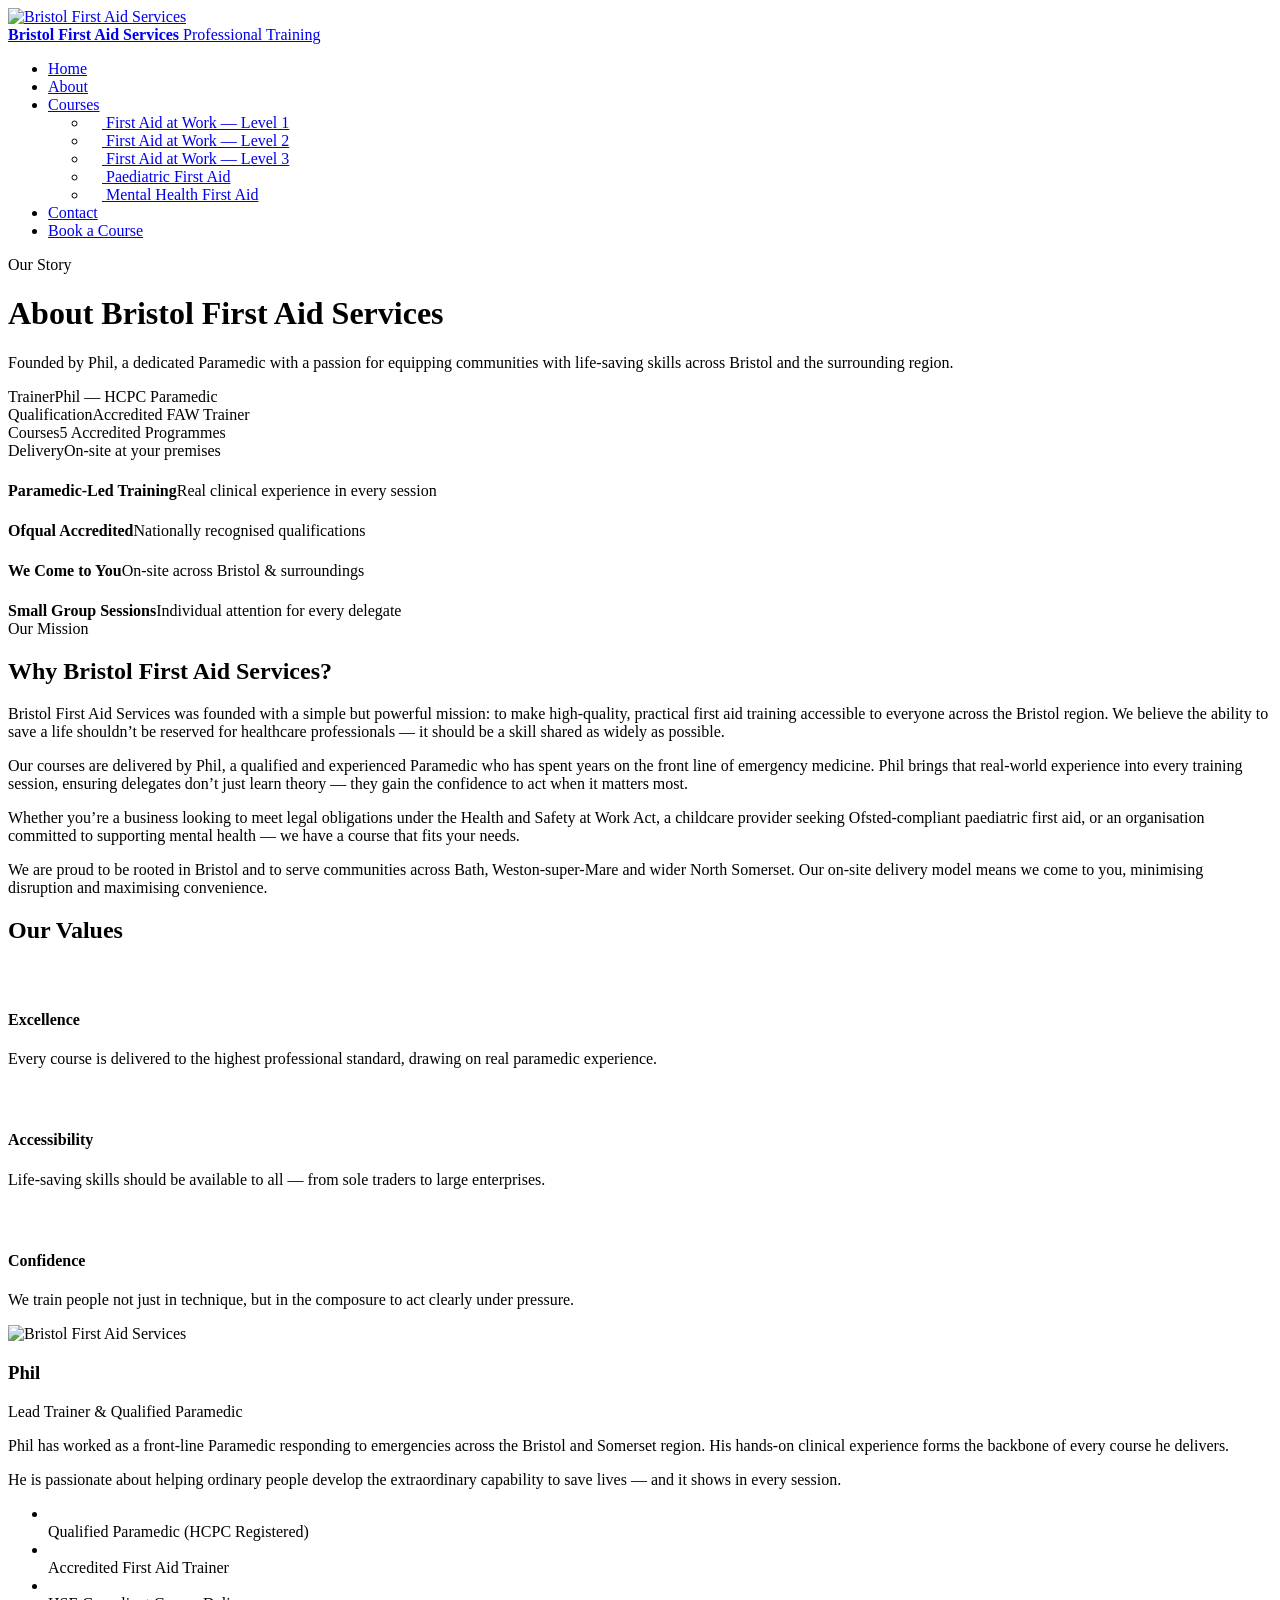
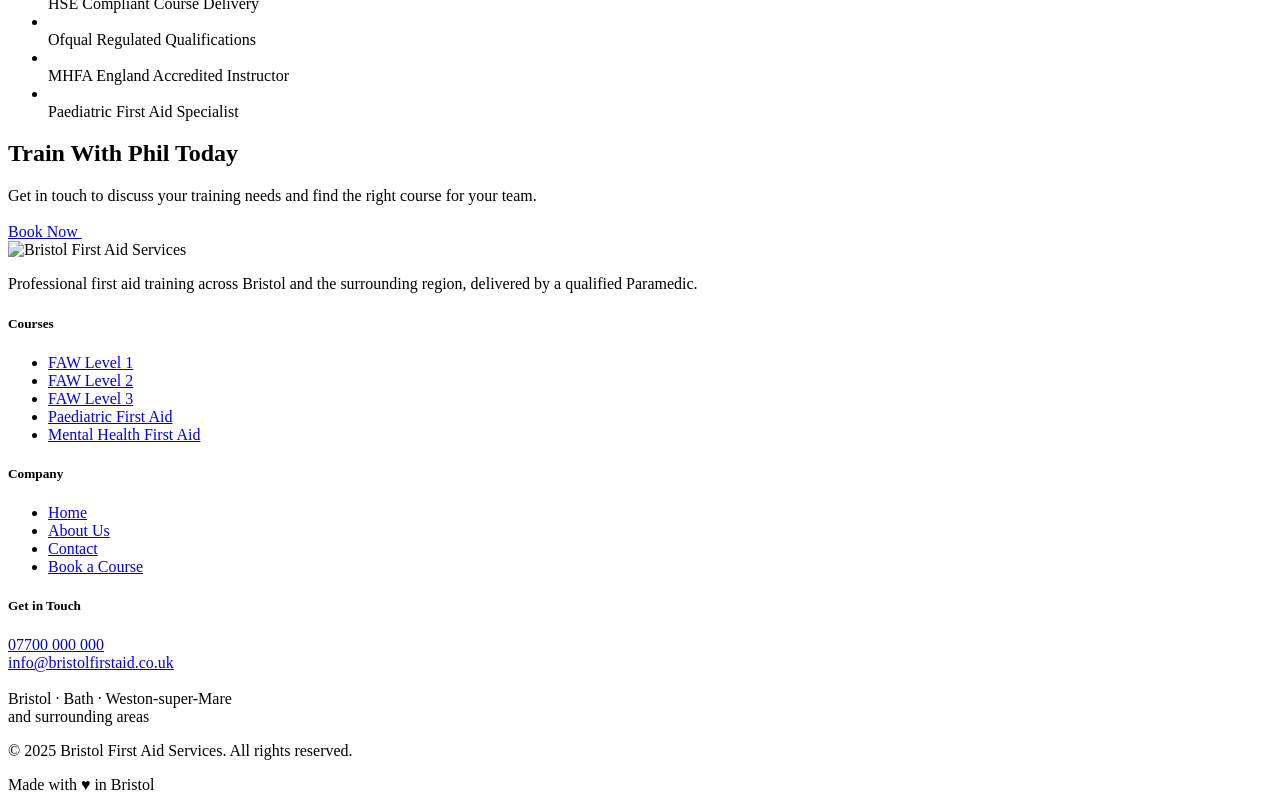
==== about.html @ 0d6d8e65 "Add files via upload" ====
<!DOCTYPE html>
<html lang="en">
<head>
<meta charset="UTF-8">
<meta name="viewport" content="width=device-width,initial-scale=1.0">
<meta name="description" content="Learn about Phil, Bristol First Aid Services' qualified Paramedic trainer. Delivering accredited first aid training across Bristol, Bath and Weston-super-Mare.">
<title>About Us | Bristol First Aid Services</title>
<link rel="preconnect" href="https://fonts.googleapis.com">
<link rel="preconnect" href="https://fonts.gstatic.com" crossorigin>
<link href="https://fonts.googleapis.com/css2?family=DM+Serif+Display:ital@0;1&family=DM+Sans:opsz,wght@9..40,300;9..40,400;9..40,500;9..40,600;9..40,700&display=swap" rel="stylesheet">
<link rel="stylesheet" href="assets/style.css">
</head>
<body>
<svg xmlns="http://www.w3.org/2000/svg" style="display:none" aria-hidden="true">
<defs>
<symbol id="ico-shield" viewBox="0 0 24 24" fill="none" stroke="currentColor" stroke-width="2" stroke-linecap="round" stroke-linejoin="round"><path d="M12 22s8-4 8-10V5l-8-3-8 3v7c0 6 8 10 8 10z"/></symbol>
<symbol id="ico-cross" viewBox="0 0 24 24" fill="none" stroke="currentColor" stroke-width="2" stroke-linecap="round" stroke-linejoin="round"><rect x="9" y="2" width="6" height="20" rx="2"/><rect x="2" y="9" width="20" height="6" rx="2"/></symbol>
<symbol id="ico-brain" viewBox="0 0 24 24" fill="none" stroke="currentColor" stroke-width="2" stroke-linecap="round" stroke-linejoin="round"><path d="M12 5a3 3 0 1 0-5.997.125 4 4 0 0 0-2.526 5.77 4 4 0 0 0 .556 6.588A4 4 0 1 0 12 18Z"/><path d="M12 5a3 3 0 1 1 5.997.125 4 4 0 0 1 2.526 5.77 4 4 0 0 1-.556 6.588A4 4 0 1 1 12 18Z"/><path d="M15 13a4.5 4.5 0 0 1-3-4 4.5 4.5 0 0 1-3 4"/><path d="M17.599 6.5a3 3 0 0 0 .399-1.375"/><path d="M6.003 5.125A3 3 0 0 0 6.401 6.5"/><path d="M3.477 10.896a4 4 0 0 1 .585-.396"/><path d="M19.938 10.5a4 4 0 0 1 .585.396"/><path d="M6 18a4 4 0 0 1-1.967-.516"/><path d="M19.967 17.484A4 4 0 0 1 18 18"/></symbol>
<symbol id="ico-child" viewBox="0 0 24 24" fill="none" stroke="currentColor" stroke-width="2" stroke-linecap="round" stroke-linejoin="round"><circle cx="12" cy="5" r="3"/><path d="M6 21v-4a4 4 0 0 1 4-4h4a4 4 0 0 1 4 4v4"/><path d="M9 21v-3"/><path d="M15 21v-3"/></symbol>
<symbol id="ico-clock" viewBox="0 0 24 24" fill="none" stroke="currentColor" stroke-width="2" stroke-linecap="round" stroke-linejoin="round"><circle cx="12" cy="12" r="10"/><polyline points="12 6 12 12 16 14"/></symbol>
<symbol id="ico-award" viewBox="0 0 24 24" fill="none" stroke="currentColor" stroke-width="2" stroke-linecap="round" stroke-linejoin="round"><circle cx="12" cy="8" r="6"/><path d="M15.477 12.89 17 22l-5-3-5 3 1.523-9.11"/></symbol>
<symbol id="ico-pin" viewBox="0 0 24 24" fill="none" stroke="currentColor" stroke-width="2" stroke-linecap="round" stroke-linejoin="round"><path d="M20 10c0 6-8 12-8 12s-8-6-8-12a8 8 0 0 1 16 0Z"/><circle cx="12" cy="10" r="3"/></symbol>
<symbol id="ico-users" viewBox="0 0 24 24" fill="none" stroke="currentColor" stroke-width="2" stroke-linecap="round" stroke-linejoin="round"><path d="M16 21v-2a4 4 0 0 0-4-4H6a4 4 0 0 0-4 4v2"/><circle cx="9" cy="7" r="4"/><path d="M22 21v-2a4 4 0 0 0-3-3.87"/><path d="M16 3.13a4 4 0 0 1 0 7.75"/></symbol>
<symbol id="ico-refresh" viewBox="0 0 24 24" fill="none" stroke="currentColor" stroke-width="2" stroke-linecap="round" stroke-linejoin="round"><path d="M3 12a9 9 0 0 1 9-9 9.75 9.75 0 0 1 6.74 2.74L21 8"/><path d="M21 3v5h-5"/><path d="M21 12a9 9 0 0 1-9 9 9.75 9.75 0 0 1-6.74-2.74L3 16"/><path d="M8 16H3v5"/></symbol>
<symbol id="ico-ambulance" viewBox="0 0 24 24" fill="none" stroke="currentColor" stroke-width="2" stroke-linecap="round" stroke-linejoin="round"><path d="M10 10H6"/><path d="M14 18V6a2 2 0 0 0-2-2H4a2 2 0 0 0-2 2v11a1 1 0 0 0 1 1h2"/><path d="M19 18h2a1 1 0 0 0 1-1v-3.65a1 1 0 0 0-.22-.624l-3.48-4.35A1 1 0 0 0 17.52 8H14"/><circle cx="17" cy="18" r="2"/><circle cx="7" cy="18" r="2"/><path d="M8 8h4"/><path d="M10 6v4"/></symbol>
<symbol id="ico-check" viewBox="0 0 24 24" fill="none" stroke="currentColor" stroke-width="3" stroke-linecap="round" stroke-linejoin="round"><polyline points="20 6 9 17 4 12"/></symbol>
<symbol id="ico-phone" viewBox="0 0 24 24" fill="none" stroke="currentColor" stroke-width="2" stroke-linecap="round" stroke-linejoin="round"><path d="M22 16.92v3a2 2 0 0 1-2.18 2 19.79 19.79 0 0 1-8.63-3.07A19.5 19.5 0 0 1 4.99 13a19.79 19.79 0 0 1-3.07-8.67A2 2 0 0 1 3.9 2.18h3a2 2 0 0 1 2 1.72c.127.96.361 1.903.7 2.81a2 2 0 0 1-.45 2.11L8.09 9.91a16 16 0 0 0 6 6l1.09-1.09a2 2 0 0 1 2.11-.45c.907.339 1.85.573 2.81.7A2 2 0 0 1 22 16.92z"/></symbol>
<symbol id="ico-mail" viewBox="0 0 24 24" fill="none" stroke="currentColor" stroke-width="2" stroke-linecap="round" stroke-linejoin="round"><rect width="20" height="16" x="2" y="4" rx="2"/><path d="m22 7-8.97 5.7a1.94 1.94 0 0 1-2.06 0L2 7"/></symbol>
<symbol id="ico-arrow-right" viewBox="0 0 24 24" fill="none" stroke="currentColor" stroke-width="2" stroke-linecap="round" stroke-linejoin="round"><path d="M5 12h14"/><path d="m12 5 7 7-7 7"/></symbol>
<symbol id="ico-star" viewBox="0 0 24 24" fill="currentColor" stroke="none"><polygon points="12 2 15.09 8.26 22 9.27 17 14.14 18.18 21.02 12 17.77 5.82 21.02 7 14.14 2 9.27 8.91 8.26 12 2"/></symbol>
<symbol id="ico-settings" viewBox="0 0 24 24" fill="none" stroke="currentColor" stroke-width="2" stroke-linecap="round" stroke-linejoin="round"><path d="M12.22 2h-.44a2 2 0 0 0-2 2v.18a2 2 0 0 1-1 1.73l-.43.25a2 2 0 0 1-2 0l-.15-.08a2 2 0 0 0-2.73.73l-.22.38a2 2 0 0 0 .73 2.73l.15.1a2 2 0 0 1 1 1.72v.51a2 2 0 0 1-1 1.74l-.15.09a2 2 0 0 0-.73 2.73l.22.38a2 2 0 0 0 2.73.73l.15-.08a2 2 0 0 1 2 0l.43.25a2 2 0 0 1 1 1.73V20a2 2 0 0 0 2 2h.44a2 2 0 0 0 2-2v-.18a2 2 0 0 1 1-1.73l.43-.25a2 2 0 0 1 2 0l.15.08a2 2 0 0 0 2.73-.73l.22-.39a2 2 0 0 0-.73-2.73l-.15-.08a2 2 0 0 1-1-1.74v-.5a2 2 0 0 1 1-1.74l.15-.09a2 2 0 0 0 .73-2.73l-.22-.38a2 2 0 0 0-2.73-.73l-.15.08a2 2 0 0 1-2 0l-.43-.25a2 2 0 0 1-1-1.73V4a2 2 0 0 0-2-2z"/><circle cx="12" cy="12" r="3"/></symbol>
</defs>
</svg>
<nav id="main-nav">
  <a class="nav-logo" href="index.html">
    <picture>
      <source srcset="assets/logo.webp" type="image/webp">
      <img src="assets/logo.jpg" alt="Bristol First Aid Services" width="200" height="164">
    </picture>
    <div class="nav-logo-text">
      <strong>Bristol First Aid Services</strong>
      <span>Professional Training</span>
    </div>
  </a>
  <ul class="nav-links">
    <li><a href="index.html">Home</a></li>
    <li><a href="about.html">About</a></li>
    <li class="dropdown">
      <a href="#" aria-haspopup="true">Courses</a>
      <ul class="dropdown-menu" role="menu">
        <li><a href="fa-level1.html" role="menuitem">
          <span class="menu-icon"><svg width="14" height="14" style="color:var(--forest)"><use href="assets/icons.svg#ico-cross"/></svg></span>
          First Aid at Work &mdash; Level 1
        </a></li>
        <li><a href="fa-level2.html" role="menuitem">
          <span class="menu-icon"><svg width="14" height="14" style="color:var(--forest)"><use href="assets/icons.svg#ico-cross"/></svg></span>
          First Aid at Work &mdash; Level 2
        </a></li>
        <li><a href="fa-level3.html" role="menuitem">
          <span class="menu-icon"><svg width="14" height="14" style="color:var(--forest)"><use href="assets/icons.svg#ico-cross"/></svg></span>
          First Aid at Work &mdash; Level 3
        </a></li>
        <li><a href="paediatric.html" role="menuitem">
          <span class="menu-icon"><svg width="14" height="14" style="color:var(--navy)"><use href="assets/icons.svg#ico-child"/></svg></span>
          Paediatric First Aid
        </a></li>
        <li><a href="mental-health.html" role="menuitem">
          <span class="menu-icon"><svg width="14" height="14" style="color:var(--navy)"><use href="assets/icons.svg#ico-brain"/></svg></span>
          Mental Health First Aid
        </a></li>
      </ul>
    </li>
    <li><a href="contact.html">Contact</a></li>
    <li><a href="contact.html" class="nav-cta">Book a Course</a></li>
  </ul>
</nav>
<div class="page-wrap">
<div class="page-hero navy-hero">
  <div class="container">
    <div>
      <div class="page-hero-badge">Our Story</div>
      <h1>About Bristol First Aid Services</h1>
      <p class="page-hero-desc">Founded by Phil, a dedicated Paramedic with a passion for equipping communities with life-saving skills across Bristol and the surrounding region.</p>
    </div>
      <div class="info-panel">
        <div class="info-row"><span class="info-label">Trainer</span><span class="info-value">Phil &mdash; HCPC Paramedic</span></div>
        <div class="info-row"><span class="info-label">Qualification</span><span class="info-value">Accredited FAW Trainer</span></div>
        <div class="info-row"><span class="info-label">Courses</span><span class="info-value">5 Accredited Programmes</span></div>
        <div class="info-row"><span class="info-label">Delivery</span><span class="info-value">On-site at your premises</span></div>
      </div>
  </div>
</div>
<div class="trust-bar">
  <div class="trust-inner">
    <div class="trust-item">
      <div class="trust-icon-wrap"><svg width="18" height="18" style="color:white"><use href="assets/icons.svg#ico-ambulance"/></svg></div>
      <div><strong>Paramedic-Led Training</strong><span>Real clinical experience in every session</span></div>
    </div>
    <div class="trust-item">
      <div class="trust-icon-wrap"><svg width="18" height="18" style="color:white"><use href="assets/icons.svg#ico-award"/></svg></div>
      <div><strong>Ofqual Accredited</strong><span>Nationally recognised qualifications</span></div>
    </div>
    <div class="trust-item">
      <div class="trust-icon-wrap"><svg width="18" height="18" style="color:white"><use href="assets/icons.svg#ico-pin"/></svg></div>
      <div><strong>We Come to You</strong><span>On-site across Bristol &amp; surroundings</span></div>
    </div>
    <div class="trust-item">
      <div class="trust-icon-wrap"><svg width="18" height="18" style="color:white"><use href="assets/icons.svg#ico-users"/></svg></div>
      <div><strong>Small Group Sessions</strong><span>Individual attention for every delegate</span></div>
    </div>
  </div>
</div>

<div class="section fade-in">
  <div class="container">
    <div class="about-grid">
      <div class="about-text">
        <div class="eyebrow">Our Mission</div>
        <h2 class="section-heading">Why Bristol First Aid Services?</h2>
        <p>Bristol First Aid Services was founded with a simple but powerful mission: to make high-quality, practical first aid training accessible to everyone across the Bristol region. We believe the ability to save a life shouldn&rsquo;t be reserved for healthcare professionals &mdash; it should be a skill shared as widely as possible.</p>
        <p>Our courses are delivered by Phil, a qualified and experienced Paramedic who has spent years on the front line of emergency medicine. Phil brings that real-world experience into every training session, ensuring delegates don&rsquo;t just learn theory &mdash; they gain the confidence to act when it matters most.</p>
        <p>Whether you&rsquo;re a business looking to meet legal obligations under the Health and Safety at Work Act, a childcare provider seeking Ofsted-compliant paediatric first aid, or an organisation committed to supporting mental health &mdash; we have a course that fits your needs.</p>
        <p>We are proud to be rooted in Bristol and to serve communities across Bath, Weston-super-Mare and wider North Somerset. Our on-site delivery model means we come to you, minimising disruption and maximising convenience.</p>

        <h2>Our Values</h2>
        <div class="values-grid3">
          <div class="val-card">
            <div class="val-icon"><svg width="22" height="22" style="color:var(--forest)"><use href="assets/icons.svg#ico-award"/></svg></div>
            <h4>Excellence</h4>
            <p>Every course is delivered to the highest professional standard, drawing on real paramedic experience.</p>
          </div>
          <div class="val-card">
            <div class="val-icon"><svg width="22" height="22" style="color:var(--forest)"><use href="assets/icons.svg#ico-users"/></svg></div>
            <h4>Accessibility</h4>
            <p>Life-saving skills should be available to all &mdash; from sole traders to large enterprises.</p>
          </div>
          <div class="val-card">
            <div class="val-icon"><svg width="22" height="22" style="color:var(--forest)"><use href="assets/icons.svg#ico-shield"/></svg></div>
            <h4>Confidence</h4>
            <p>We train people not just in technique, but in the composure to act clearly under pressure.</p>
          </div>
        </div>
      </div>
      <div>
        <div class="phil-card">
          <picture>
            <source srcset="assets/logo.webp" type="image/webp">
            <img class="phil-logo" src="assets/logo.jpg" alt="Bristol First Aid Services" width="90">
          </picture>
          <h3>Phil</h3>
          <span class="phil-role">Lead Trainer &amp; Qualified Paramedic</span>
          <p>Phil has worked as a front-line Paramedic responding to emergencies across the Bristol and Somerset region. His hands-on clinical experience forms the backbone of every course he delivers.</p>
          <p>He is passionate about helping ordinary people develop the extraordinary capability to save lives &mdash; and it shows in every session.</p>
          <ul class="cred-list">
            <li><div class="cred-check"><svg width="10" height="10" style="color:white"><use href="assets/icons.svg#ico-check"/></svg></div> Qualified Paramedic (HCPC Registered)</li>
            <li><div class="cred-check"><svg width="10" height="10" style="color:white"><use href="assets/icons.svg#ico-check"/></svg></div> Accredited First Aid Trainer</li>
            <li><div class="cred-check"><svg width="10" height="10" style="color:white"><use href="assets/icons.svg#ico-check"/></svg></div> HSE Compliant Course Delivery</li>
            <li><div class="cred-check"><svg width="10" height="10" style="color:white"><use href="assets/icons.svg#ico-check"/></svg></div> Ofqual Regulated Qualifications</li>
            <li><div class="cred-check"><svg width="10" height="10" style="color:white"><use href="assets/icons.svg#ico-check"/></svg></div> MHFA England Accredited Instructor</li>
            <li><div class="cred-check"><svg width="10" height="10" style="color:white"><use href="assets/icons.svg#ico-check"/></svg></div> Paediatric First Aid Specialist</li>
          </ul>
        </div>
      </div>
    </div>
  </div>
</div>
<div class="cta-strip">
  <div class="cta-inner">
    <div>
      <h2>Train With Phil Today</h2>
      <p>Get in touch to discuss your training needs and find the right course for your team.</p>
    </div>
    <a href="contact.html" class="btn-cta">Book Now <svg width="16" height="16" style="color:white"><use href="assets/icons.svg#ico-arrow-right"/></svg></a>
  </div>
</div>
<footer>
  <div class="footer-grid">
    <div class="footer-brand">
      <picture>
        <source srcset="assets/logo.webp" type="image/webp">
        <img src="assets/logo.jpg" alt="Bristol First Aid Services" width="200" height="164">
      </picture>
      <p>Professional first aid training across Bristol and the surrounding region, delivered by a qualified Paramedic.</p>
    </div>
    <div>
      <h5>Courses</h5>
      <ul>
        <li><a href="fa-level1.html">FAW Level 1</a></li>
        <li><a href="fa-level2.html">FAW Level 2</a></li>
        <li><a href="fa-level3.html">FAW Level 3</a></li>
        <li><a href="paediatric.html">Paediatric First Aid</a></li>
        <li><a href="mental-health.html">Mental Health First Aid</a></li>
      </ul>
    </div>
    <div>
      <h5>Company</h5>
      <ul>
        <li><a href="index.html">Home</a></li>
        <li><a href="about.html">About Us</a></li>
        <li><a href="contact.html">Contact</a></li>
        <li><a href="contact.html">Book a Course</a></li>
      </ul>
    </div>
    <div class="footer-contact">
      <h5>Get in Touch</h5>
      <p>
        <a href="tel:07700000000">07700 000 000</a><br>
        <a href="mailto:info@bristolfirstaid.co.uk">info@bristolfirstaid.co.uk</a><br><br>
        Bristol &middot; Bath &middot; Weston-super-Mare<br>and surrounding areas
      </p>
    </div>
  </div>
  <div class="footer-bottom">
    <p>&copy; 2025 Bristol First Aid Services. All rights reserved.</p>
    <p>Made with <span>&hearts;</span> in Bristol</p>
  </div>
</footer>
<script src="assets/main.js"></script>
</body>
</html>
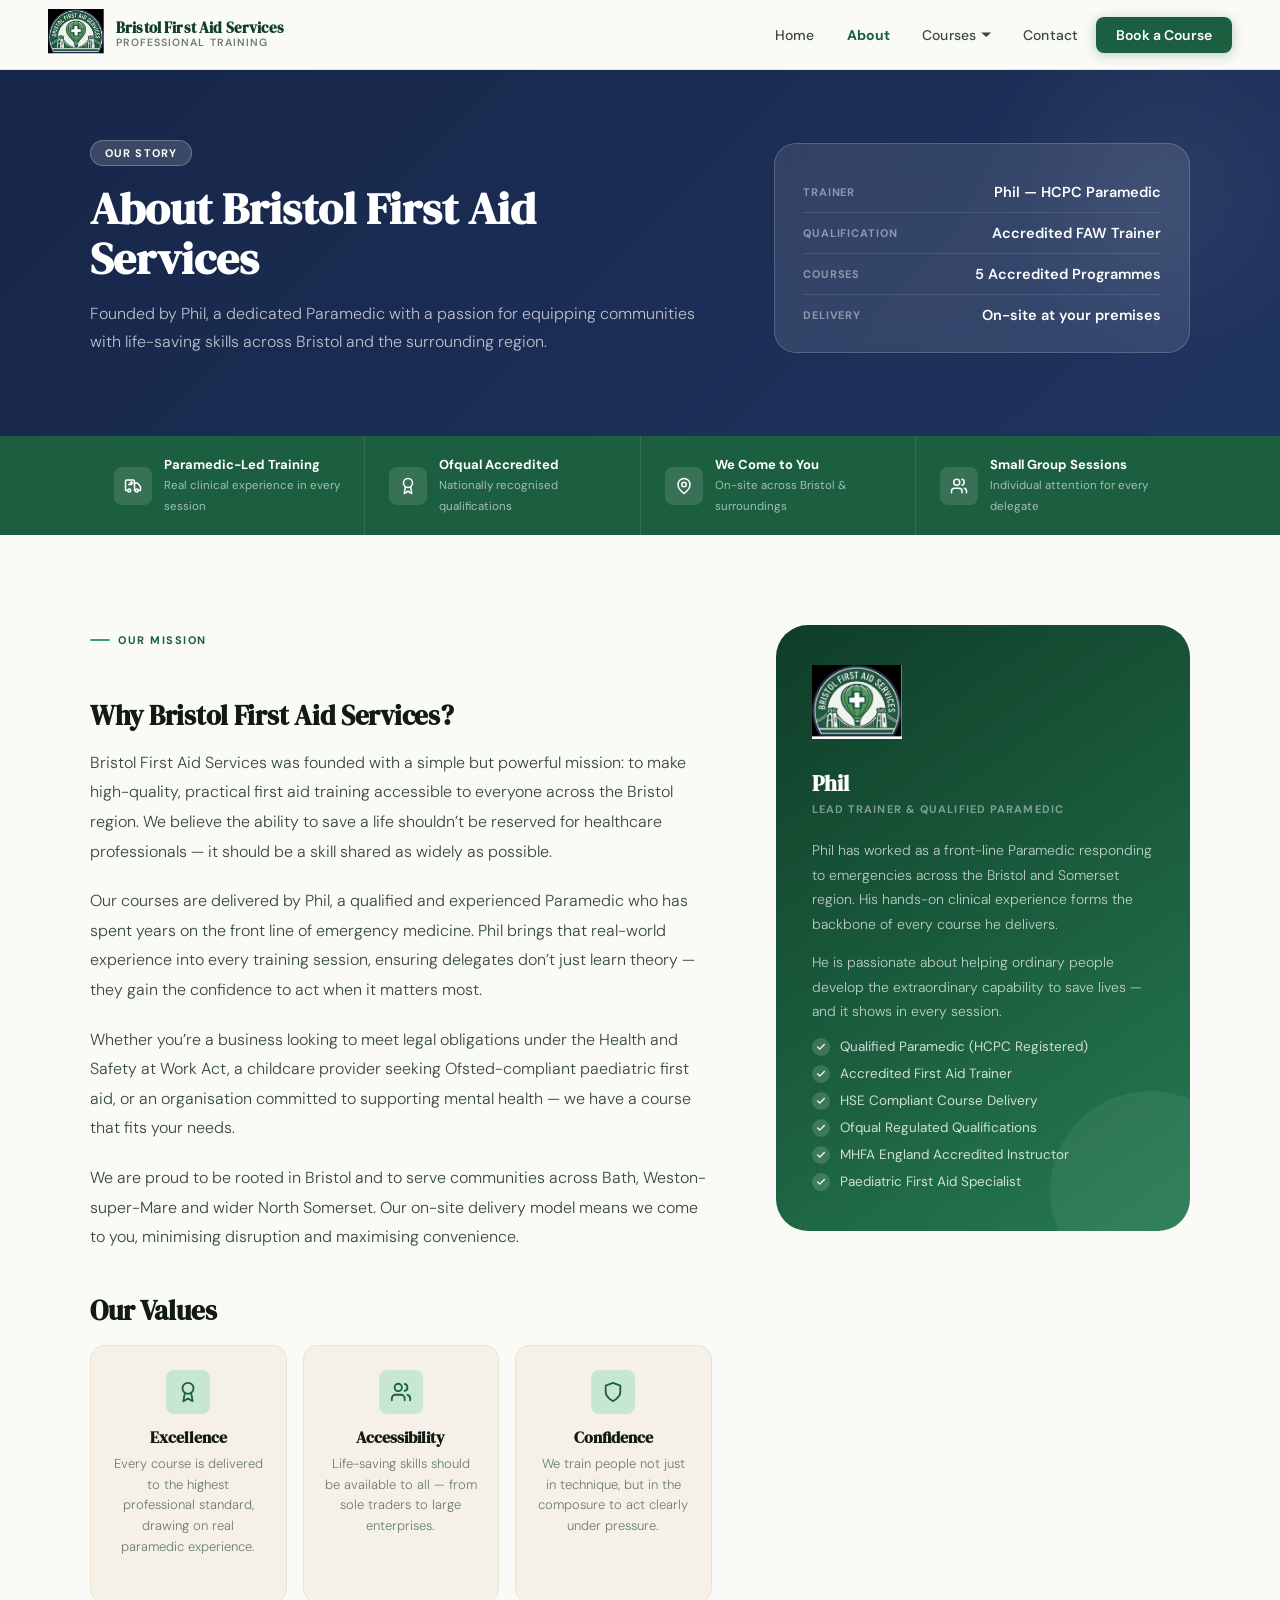
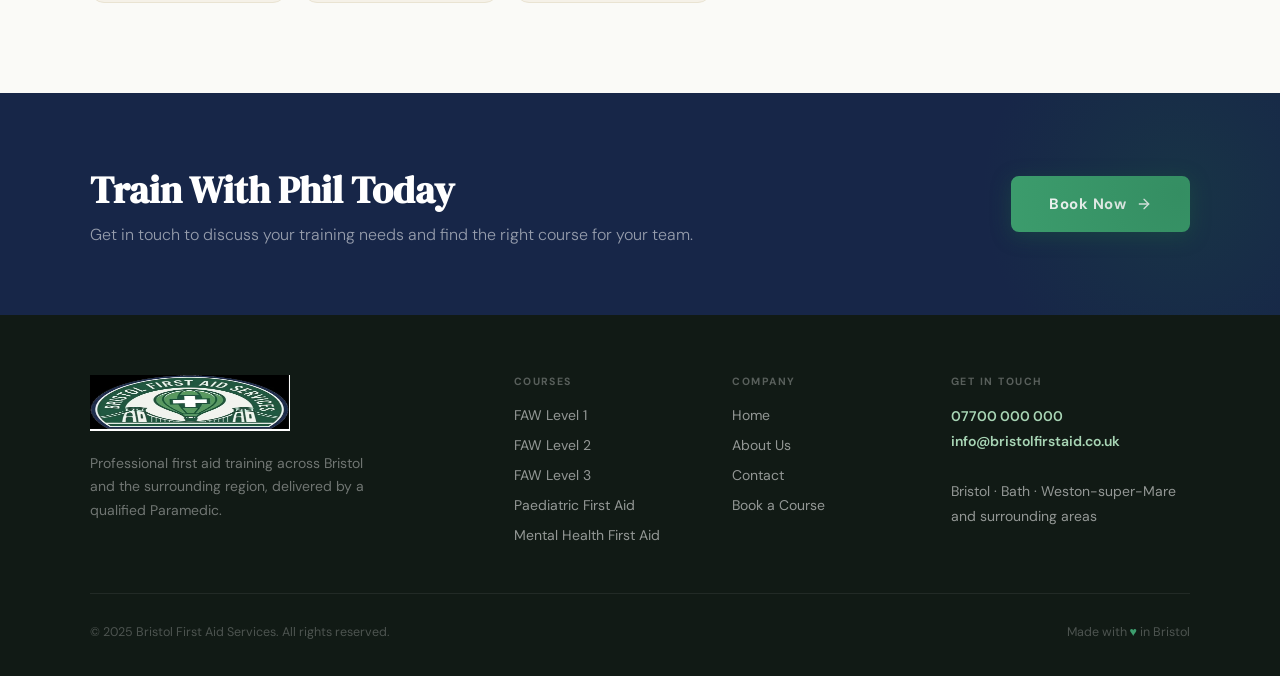
==== commit 09eecbc2: "Add files via upload" ====
--- a/about.html
+++ b/about.html
@@ -49,23 +49,23 @@
       <a href="#" aria-haspopup="true">Courses</a>
       <ul class="dropdown-menu" role="menu">
         <li><a href="fa-level1.html" role="menuitem">
-          <span class="menu-icon"><svg width="14" height="14" style="color:var(--forest)"><use href="assets/icons.svg#ico-cross"/></svg></span>
+          <span class="menu-icon"><svg width="14" height="14" style="color:var(--forest)"><use href="#ico-cross"/></svg></span>
           First Aid at Work &mdash; Level 1
         </a></li>
         <li><a href="fa-level2.html" role="menuitem">
-          <span class="menu-icon"><svg width="14" height="14" style="color:var(--forest)"><use href="assets/icons.svg#ico-cross"/></svg></span>
+          <span class="menu-icon"><svg width="14" height="14" style="color:var(--forest)"><use href="#ico-cross"/></svg></span>
           First Aid at Work &mdash; Level 2
         </a></li>
         <li><a href="fa-level3.html" role="menuitem">
-          <span class="menu-icon"><svg width="14" height="14" style="color:var(--forest)"><use href="assets/icons.svg#ico-cross"/></svg></span>
+          <span class="menu-icon"><svg width="14" height="14" style="color:var(--forest)"><use href="#ico-cross"/></svg></span>
           First Aid at Work &mdash; Level 3
         </a></li>
         <li><a href="paediatric.html" role="menuitem">
-          <span class="menu-icon"><svg width="14" height="14" style="color:var(--navy)"><use href="assets/icons.svg#ico-child"/></svg></span>
+          <span class="menu-icon"><svg width="14" height="14" style="color:var(--navy)"><use href="#ico-child"/></svg></span>
           Paediatric First Aid
         </a></li>
         <li><a href="mental-health.html" role="menuitem">
-          <span class="menu-icon"><svg width="14" height="14" style="color:var(--navy)"><use href="assets/icons.svg#ico-brain"/></svg></span>
+          <span class="menu-icon"><svg width="14" height="14" style="color:var(--navy)"><use href="#ico-brain"/></svg></span>
           Mental Health First Aid
         </a></li>
       </ul>
@@ -93,19 +93,19 @@
 <div class="trust-bar">
   <div class="trust-inner">
     <div class="trust-item">
-      <div class="trust-icon-wrap"><svg width="18" height="18" style="color:white"><use href="assets/icons.svg#ico-ambulance"/></svg></div>
+      <div class="trust-icon-wrap"><svg width="18" height="18" style="color:white"><use href="#ico-ambulance"/></svg></div>
       <div><strong>Paramedic-Led Training</strong><span>Real clinical experience in every session</span></div>
     </div>
     <div class="trust-item">
-      <div class="trust-icon-wrap"><svg width="18" height="18" style="color:white"><use href="assets/icons.svg#ico-award"/></svg></div>
+      <div class="trust-icon-wrap"><svg width="18" height="18" style="color:white"><use href="#ico-award"/></svg></div>
       <div><strong>Ofqual Accredited</strong><span>Nationally recognised qualifications</span></div>
     </div>
     <div class="trust-item">
-      <div class="trust-icon-wrap"><svg width="18" height="18" style="color:white"><use href="assets/icons.svg#ico-pin"/></svg></div>
+      <div class="trust-icon-wrap"><svg width="18" height="18" style="color:white"><use href="#ico-pin"/></svg></div>
       <div><strong>We Come to You</strong><span>On-site across Bristol &amp; surroundings</span></div>
     </div>
     <div class="trust-item">
-      <div class="trust-icon-wrap"><svg width="18" height="18" style="color:white"><use href="assets/icons.svg#ico-users"/></svg></div>
+      <div class="trust-icon-wrap"><svg width="18" height="18" style="color:white"><use href="#ico-users"/></svg></div>
       <div><strong>Small Group Sessions</strong><span>Individual attention for every delegate</span></div>
     </div>
   </div>
@@ -125,17 +125,17 @@
         <h2>Our Values</h2>
         <div class="values-grid3">
           <div class="val-card">
-            <div class="val-icon"><svg width="22" height="22" style="color:var(--forest)"><use href="assets/icons.svg#ico-award"/></svg></div>
+            <div class="val-icon"><svg width="22" height="22" style="color:var(--forest)"><use href="#ico-award"/></svg></div>
             <h4>Excellence</h4>
             <p>Every course is delivered to the highest professional standard, drawing on real paramedic experience.</p>
           </div>
           <div class="val-card">
-            <div class="val-icon"><svg width="22" height="22" style="color:var(--forest)"><use href="assets/icons.svg#ico-users"/></svg></div>
+            <div class="val-icon"><svg width="22" height="22" style="color:var(--forest)"><use href="#ico-users"/></svg></div>
             <h4>Accessibility</h4>
             <p>Life-saving skills should be available to all &mdash; from sole traders to large enterprises.</p>
           </div>
           <div class="val-card">
-            <div class="val-icon"><svg width="22" height="22" style="color:var(--forest)"><use href="assets/icons.svg#ico-shield"/></svg></div>
+            <div class="val-icon"><svg width="22" height="22" style="color:var(--forest)"><use href="#ico-shield"/></svg></div>
             <h4>Confidence</h4>
             <p>We train people not just in technique, but in the composure to act clearly under pressure.</p>
           </div>
@@ -152,12 +152,12 @@
           <p>Phil has worked as a front-line Paramedic responding to emergencies across the Bristol and Somerset region. His hands-on clinical experience forms the backbone of every course he delivers.</p>
           <p>He is passionate about helping ordinary people develop the extraordinary capability to save lives &mdash; and it shows in every session.</p>
           <ul class="cred-list">
-            <li><div class="cred-check"><svg width="10" height="10" style="color:white"><use href="assets/icons.svg#ico-check"/></svg></div> Qualified Paramedic (HCPC Registered)</li>
-            <li><div class="cred-check"><svg width="10" height="10" style="color:white"><use href="assets/icons.svg#ico-check"/></svg></div> Accredited First Aid Trainer</li>
-            <li><div class="cred-check"><svg width="10" height="10" style="color:white"><use href="assets/icons.svg#ico-check"/></svg></div> HSE Compliant Course Delivery</li>
-            <li><div class="cred-check"><svg width="10" height="10" style="color:white"><use href="assets/icons.svg#ico-check"/></svg></div> Ofqual Regulated Qualifications</li>
-            <li><div class="cred-check"><svg width="10" height="10" style="color:white"><use href="assets/icons.svg#ico-check"/></svg></div> MHFA England Accredited Instructor</li>
-            <li><div class="cred-check"><svg width="10" height="10" style="color:white"><use href="assets/icons.svg#ico-check"/></svg></div> Paediatric First Aid Specialist</li>
+            <li><div class="cred-check"><svg width="10" height="10" style="color:white"><use href="#ico-check"/></svg></div> Qualified Paramedic (HCPC Registered)</li>
+            <li><div class="cred-check"><svg width="10" height="10" style="color:white"><use href="#ico-check"/></svg></div> Accredited First Aid Trainer</li>
+            <li><div class="cred-check"><svg width="10" height="10" style="color:white"><use href="#ico-check"/></svg></div> HSE Compliant Course Delivery</li>
+            <li><div class="cred-check"><svg width="10" height="10" style="color:white"><use href="#ico-check"/></svg></div> Ofqual Regulated Qualifications</li>
+            <li><div class="cred-check"><svg width="10" height="10" style="color:white"><use href="#ico-check"/></svg></div> MHFA England Accredited Instructor</li>
+            <li><div class="cred-check"><svg width="10" height="10" style="color:white"><use href="#ico-check"/></svg></div> Paediatric First Aid Specialist</li>
           </ul>
         </div>
       </div>
@@ -170,7 +170,7 @@
       <h2>Train With Phil Today</h2>
       <p>Get in touch to discuss your training needs and find the right course for your team.</p>
     </div>
-    <a href="contact.html" class="btn-cta">Book Now <svg width="16" height="16" style="color:white"><use href="assets/icons.svg#ico-arrow-right"/></svg></a>
+    <a href="contact.html" class="btn-cta">Book Now <svg width="16" height="16" style="color:white"><use href="#ico-arrow-right"/></svg></a>
   </div>
 </div>
 <footer>
--- a/assets/style.css
+++ b/assets/style.css
@@ -0,0 +1,282 @@
+/* ── TOKENS ── */
+:root{
+  --forest:#1B5E40;--forest-dark:#0F3D28;--forest-mid:#267A52;
+  --forest-light:#3D9E6E;--forest-pale:#C8E6D4;
+  --navy:#172648;--navy-mid:#1F3460;
+  --cream:#F5F1E8;--cream-dark:#E9E3D2;--off-white:#FAFAF7;
+  --white:#FFFFFF;--ink:#111A15;--ink-mid:#364840;--ink-light:#6B7D74;
+  --accent:#A8D5B5;--gold:#C9A84C;
+  --r-sm:8px;--r-md:14px;--r-lg:22px;--r-xl:32px;
+  --sh-sm:0 2px 12px rgba(15,61,40,.08);
+  --sh-md:0 8px 32px rgba(15,61,40,.14);
+  --sh-lg:0 20px 60px rgba(15,61,40,.20);
+  --ease:cubic-bezier(.22,.68,0,1.2);
+}
+*,*::before,*::after{box-sizing:border-box;margin:0;padding:0}
+html{scroll-behavior:smooth}
+body{font-family:'DM Sans',sans-serif;background:var(--off-white);color:var(--ink);overflow-x:hidden;-webkit-font-smoothing:antialiased}
+
+/* ── NAV ── */
+nav{position:fixed;top:0;left:0;right:0;z-index:1000;height:70px;display:flex;align-items:center;justify-content:space-between;padding:0 48px;background:rgba(250,250,247,.95);backdrop-filter:blur(18px);-webkit-backdrop-filter:blur(18px);border-bottom:1px solid rgba(27,94,64,.12);transition:box-shadow .3s}
+nav.scrolled{box-shadow:0 2px 30px rgba(15,61,40,.12)}
+.nav-logo{display:flex;align-items:center;gap:12px;text-decoration:none}
+.nav-logo img{height:46px;width:auto}
+.nav-logo-text{display:flex;flex-direction:column;line-height:1.1}
+.nav-logo-text strong{font-family:'DM Serif Display',serif;font-size:15px;color:var(--forest-dark);letter-spacing:.01em}
+.nav-logo-text span{font-size:10.5px;font-weight:600;letter-spacing:.1em;text-transform:uppercase;color:var(--ink-light)}
+.nav-links{display:flex;align-items:center;gap:4px;list-style:none}
+.nav-links a{text-decoration:none;font-size:14px;font-weight:500;color:var(--ink-mid);padding:8px 14px;border-radius:var(--r-sm);transition:all .2s;letter-spacing:.01em}
+.nav-links a:hover{background:var(--cream);color:var(--forest)}
+.nav-links a.active-link{color:var(--forest);font-weight:700}
+
+/* Dropdown — fixed hover gap so menu doesn't vanish */
+.dropdown{position:relative}
+.dropdown>a{display:flex;align-items:center;gap:5px;cursor:pointer}
+.dropdown>a::after{content:'';width:10px;height:10px;flex-shrink:0;background:currentColor;clip-path:polygon(0 30%,100% 30%,50% 75%);transition:transform .2s}
+/* Invisible bridge between button and menu */
+.dropdown::after{content:'';position:absolute;top:100%;left:0;width:100%;height:12px;z-index:999}
+.dropdown:hover>a::after{transform:rotate(180deg)}
+.dropdown-menu{display:none;position:absolute;top:calc(100% + 10px);left:0;background:var(--white);border:1px solid var(--cream-dark);border-radius:var(--r-md);box-shadow:var(--sh-lg);min-width:270px;padding:8px;z-index:1001}
+.dropdown:hover .dropdown-menu{display:block;animation:menuIn .18s var(--ease)}
+@keyframes menuIn{from{opacity:0;transform:translateY(-6px)}to{opacity:1;transform:translateY(0)}}
+.dropdown-menu a{display:flex;align-items:center;gap:10px;padding:10px 14px;border-radius:var(--r-sm);font-size:13.5px;color:var(--ink-mid)}
+.dropdown-menu a:hover{background:var(--cream);color:var(--forest)}
+.menu-icon{width:28px;height:28px;background:var(--cream);border-radius:6px;display:flex;align-items:center;justify-content:center;flex-shrink:0;transition:background .2s}
+.dropdown-menu a:hover .menu-icon{background:var(--forest-pale)}
+.nav-cta{background:var(--forest)!important;color:var(--white)!important;padding:9px 20px!important;border-radius:var(--r-sm)!important;font-weight:600!important;transition:background .2s,transform .15s,box-shadow .2s!important;box-shadow:0 2px 12px rgba(27,94,64,.3)}
+.nav-cta:hover{background:var(--forest-dark)!important;transform:translateY(-1px);box-shadow:0 6px 20px rgba(27,94,64,.4)!important}
+
+/* ── TRUST BAR ── */
+.trust-bar{background:var(--forest);padding:0 48px}
+.trust-inner{max-width:1100px;margin:0 auto;display:flex;align-items:stretch}
+.trust-item{flex:1;display:flex;align-items:center;gap:12px;padding:20px 24px;border-right:1px solid rgba(255,255,255,.1);transition:background .2s}
+.trust-item:last-child{border-right:none}
+.trust-item:hover{background:rgba(255,255,255,.06)}
+.trust-icon-wrap{width:38px;height:38px;flex-shrink:0;background:rgba(255,255,255,.12);border-radius:var(--r-sm);display:flex;align-items:center;justify-content:center}
+.trust-item strong{display:block;font-size:13px;font-weight:700;color:var(--white)}
+.trust-item span{font-size:11.5px;color:rgba(255,255,255,.6)}
+
+/* ── SHARED LAYOUT ── */
+.page-wrap{padding-top:70px;min-height:100vh}
+.section{padding:90px 48px}
+.section-alt{background:var(--cream)}
+.section-dark{background:var(--navy)}
+.container{max-width:1100px;margin:0 auto}
+.eyebrow{display:inline-flex;align-items:center;gap:8px;font-size:11px;font-weight:700;letter-spacing:.14em;text-transform:uppercase;color:var(--forest);margin-bottom:14px}
+.eyebrow::before{content:'';width:20px;height:2px;background:var(--forest-light);border-radius:2px}
+.eyebrow.light{color:var(--accent)}
+.eyebrow.light::before{background:var(--accent)}
+.section-heading{font-family:'DM Serif Display',serif;font-size:clamp(2rem,3.5vw,2.8rem);line-height:1.12;letter-spacing:-.01em;color:var(--ink);margin-bottom:16px}
+.section-heading.light{color:var(--white)}
+.section-lead{font-size:17px;color:var(--ink-light);line-height:1.75;max-width:580px;font-weight:300}
+.section-lead.light{color:rgba(255,255,255,.65)}
+
+/* ── PAGE HERO (inner pages) ── */
+.page-hero{position:relative;overflow:hidden;padding:70px 48px 80px}
+.page-hero.forest-hero{background:linear-gradient(135deg,var(--forest-dark) 0%,var(--forest-mid) 100%)}
+.page-hero.navy-hero{background:linear-gradient(135deg,var(--navy) 0%,var(--navy-mid) 100%)}
+.page-hero::after{content:'';position:absolute;top:-60px;right:-60px;width:360px;height:360px;border-radius:50%;z-index:0;background:radial-gradient(circle,rgba(255,255,255,.06),transparent 70%)}
+.page-hero .container{position:relative;z-index:1;display:grid;grid-template-columns:3fr 2fr;gap:60px;align-items:center}
+.page-hero-badge{display:inline-block;background:rgba(255,255,255,.15);border:1px solid rgba(255,255,255,.25);color:var(--white);font-size:11px;font-weight:700;letter-spacing:.1em;text-transform:uppercase;padding:5px 14px;border-radius:100px;margin-bottom:18px}
+.page-hero h1{font-family:'DM Serif Display',serif;font-size:clamp(1.9rem,3.5vw,2.9rem);color:var(--white);margin-bottom:16px;line-height:1.12}
+.page-hero-desc{font-size:16px;color:rgba(255,255,255,.7);line-height:1.75;font-weight:300}
+.info-panel{background:rgba(255,255,255,.1);border:1px solid rgba(255,255,255,.18);border-radius:var(--r-lg);padding:28px;backdrop-filter:blur(12px)}
+.info-row{display:flex;justify-content:space-between;align-items:center;padding:11px 0;border-bottom:1px solid rgba(255,255,255,.1)}
+.info-row:last-child{border-bottom:none;padding-bottom:0}
+.info-label{font-size:11px;font-weight:700;color:rgba(255,255,255,.45);text-transform:uppercase;letter-spacing:.08em}
+.info-value{font-size:14.5px;font-weight:600;color:var(--white)}
+
+/* ── COURSE BODY ── */
+.course-layout{display:grid;grid-template-columns:2fr 1fr;gap:50px}
+.course-main h2{font-family:'DM Serif Display',serif;font-size:1.7rem;color:var(--ink);margin-bottom:16px;margin-top:40px}
+.course-main h2:first-child{margin-top:0}
+.course-main p{font-size:15.5px;color:var(--ink-mid);line-height:1.8;margin-bottom:14px;font-weight:300}
+.topic-list{list-style:none;display:flex;flex-direction:column;gap:10px;margin:18px 0 28px}
+.topic-list li{display:flex;align-items:flex-start;gap:12px;font-size:15px;color:var(--ink-mid);line-height:1.55;font-weight:300}
+.topic-check{width:20px;height:20px;flex-shrink:0;margin-top:2px;background:var(--forest);border-radius:50%;display:flex;align-items:center;justify-content:center}
+.sidebar-sticky{position:sticky;top:90px;display:flex;flex-direction:column;gap:20px}
+.sidebar-panel{background:var(--cream);border-radius:var(--r-lg);padding:28px;border:1px solid var(--cream-dark)}
+.sidebar-panel h3{font-family:'DM Serif Display',serif;font-size:18px;color:var(--ink);margin-bottom:20px;padding-bottom:14px;border-bottom:1px solid var(--cream-dark)}
+.sidebar-item{display:flex;gap:14px;margin-bottom:16px;align-items:flex-start}
+.sidebar-icon-wrap{width:38px;height:38px;flex-shrink:0;background:var(--forest-pale);border-radius:var(--r-sm);display:flex;align-items:center;justify-content:center}
+.sidebar-item strong{font-size:12.5px;display:block;color:var(--ink);margin-bottom:2px;font-weight:700}
+.sidebar-item span{font-size:12.5px;color:var(--ink-light);line-height:1.5}
+.book-panel{background:linear-gradient(145deg,var(--forest-dark),var(--forest-mid));border-radius:var(--r-lg);padding:32px;text-align:center;overflow:hidden;position:relative}
+.book-panel::before{content:'';position:absolute;top:-40px;right:-40px;width:160px;height:160px;border-radius:50%;background:rgba(255,255,255,.06)}
+.book-panel h3{font-family:'DM Serif Display',serif;font-size:20px;color:var(--white);margin-bottom:10px;position:relative}
+.book-panel p{font-size:13.5px;color:rgba(255,255,255,.6);margin-bottom:22px;position:relative;line-height:1.6}
+.book-panel a{display:block;background:var(--white);color:var(--forest-dark);padding:13px 24px;border-radius:var(--r-sm);font-size:14px;font-weight:700;text-decoration:none;transition:all .2s;position:relative}
+.book-panel a:hover{background:var(--cream)}
+
+/* ── CTA STRIP ── */
+.cta-strip{background:var(--navy);padding:70px 48px;position:relative;overflow:hidden}
+.cta-strip::before{content:'';position:absolute;top:-100px;right:-100px;width:400px;height:400px;border-radius:50%;background:radial-gradient(circle,rgba(27,94,64,.25),transparent 70%)}
+.cta-inner{max-width:1100px;margin:0 auto;display:flex;align-items:center;justify-content:space-between;gap:40px}
+.cta-strip h2{font-family:'DM Serif Display',serif;font-size:clamp(1.8rem,3vw,2.4rem);color:var(--white);margin-bottom:8px}
+.cta-strip p{color:rgba(255,255,255,.55);font-size:16px;font-weight:300}
+.btn-cta{flex-shrink:0;background:var(--forest-light);color:var(--white);padding:16px 36px;border-radius:var(--r-sm);font-size:15px;font-weight:700;letter-spacing:.03em;text-decoration:none;border:2px solid var(--forest-light);transition:all .22s;display:inline-flex;align-items:center;gap:10px;box-shadow:0 4px 20px rgba(27,94,64,.4)}
+.btn-cta:hover{background:transparent;color:var(--white);border-color:var(--white)}
+
+/* ── FOOTER ── */
+footer{background:var(--ink);padding:60px 48px 36px}
+.footer-grid{max-width:1100px;margin:0 auto;display:grid;grid-template-columns:2.2fr 1fr 1fr 1.4fr;gap:48px;padding-bottom:48px;border-bottom:1px solid rgba(255,255,255,.07)}
+.footer-brand img{height:56px;margin-bottom:16px}
+.footer-brand p{font-size:14px;color:rgba(255,255,255,.4);line-height:1.7;max-width:280px}
+footer h5{font-size:10.5px;font-weight:700;letter-spacing:.14em;text-transform:uppercase;color:rgba(255,255,255,.3);margin-bottom:16px}
+footer ul{list-style:none;display:flex;flex-direction:column;gap:9px}
+footer ul a{text-decoration:none;font-size:14px;color:rgba(255,255,255,.55);transition:color .2s}
+footer ul a:hover{color:var(--accent)}
+.footer-contact p{font-size:14px;color:rgba(255,255,255,.55);line-height:1.8}
+.footer-contact a{color:var(--accent);text-decoration:none;font-weight:600;transition:color .2s}
+.footer-contact a:hover{color:var(--white)}
+.footer-bottom{max-width:1100px;margin:30px auto 0;display:flex;justify-content:space-between;align-items:center}
+.footer-bottom p{font-size:12.5px;color:rgba(255,255,255,.25)}
+.footer-bottom span{color:var(--forest-light)}
+
+/* ── WHY CARDS ── */
+.why-layout{display:grid;grid-template-columns:1fr 1fr;gap:70px;align-items:center;margin-top:60px}
+.why-cards{display:flex;flex-direction:column;gap:14px}
+.why-card{display:flex;gap:18px;align-items:flex-start;padding:22px 24px;background:var(--white);border:1px solid var(--cream-dark);border-radius:var(--r-md);transition:all .22s}
+.why-card:hover{border-color:var(--forest-pale);box-shadow:var(--sh-md);transform:translateX(4px)}
+.why-card-icon{width:46px;height:46px;flex-shrink:0;background:linear-gradient(135deg,var(--forest),var(--forest-mid));border-radius:var(--r-sm);display:flex;align-items:center;justify-content:center;box-shadow:0 4px 12px rgba(27,94,64,.25)}
+.why-card h4{font-size:15px;font-weight:700;margin-bottom:4px;color:var(--ink)}
+.why-card p{font-size:13.5px;color:var(--ink-light);line-height:1.65}
+.why-card-panel{position:relative;background:linear-gradient(145deg,var(--forest-dark) 0%,var(--forest-mid) 100%);border-radius:var(--r-xl);padding:48px 44px;overflow:hidden;box-shadow:var(--sh-lg)}
+.why-panel-pattern{position:absolute;inset:0;z-index:0;background-image:repeating-linear-gradient(-45deg,rgba(255,255,255,.025) 0px,rgba(255,255,255,.025) 1px,transparent 1px,transparent 20px)}
+.why-panel-content{position:relative;z-index:1}
+.why-logo{width:110px;height:auto;margin-bottom:28px}
+.why-quote{font-family:'DM Serif Display',serif;font-size:20px;font-style:italic;color:rgba(255,255,255,.92);line-height:1.5;margin-bottom:20px}
+.why-cite{font-size:12px;font-weight:600;letter-spacing:.1em;text-transform:uppercase;color:rgba(255,255,255,.45)}
+.why-badge{display:inline-flex;align-items:center;gap:8px;margin-top:28px;background:rgba(255,255,255,.1);border:1px solid rgba(255,255,255,.18);border-radius:var(--r-sm);padding:10px 16px}
+.why-badge span{font-size:13px;font-weight:600;color:rgba(255,255,255,.85)}
+
+/* ── COURSE CARDS ── */
+.courses-grid{display:grid;grid-template-columns:repeat(3,1fr);gap:20px;margin-top:54px}
+.course-card{position:relative;overflow:hidden;background:var(--white);border:1px solid var(--cream-dark);border-radius:var(--r-lg);cursor:pointer;text-decoration:none;color:inherit;display:flex;flex-direction:column;transition:transform .28s var(--ease),box-shadow .28s}
+.course-card:hover{transform:translateY(-6px);box-shadow:var(--sh-lg)}
+.card-stripe{height:5px;background:linear-gradient(90deg,var(--forest),var(--forest-light));border-radius:var(--r-lg) var(--r-lg) 0 0}
+.card-stripe.navy-stripe{background:linear-gradient(90deg,var(--navy),var(--navy-mid))}
+.card-body{padding:28px 28px 24px;flex:1;display:flex;flex-direction:column}
+.card-icon-wrap{width:52px;height:52px;background:var(--cream);border-radius:var(--r-md);display:flex;align-items:center;justify-content:center;margin-bottom:18px;transition:background .2s}
+.course-card:hover .card-icon-wrap{background:var(--forest-pale)}
+.card-body h3{font-family:'DM Serif Display',serif;font-size:19px;line-height:1.2;color:var(--ink);margin-bottom:10px}
+.card-body p{font-size:14px;color:var(--ink-light);line-height:1.7;margin-bottom:20px;flex:1}
+.card-meta{display:flex;align-items:center;justify-content:space-between;padding-top:18px;border-top:1px solid var(--cream-dark)}
+.card-duration{display:inline-flex;align-items:center;gap:6px;font-size:12px;font-weight:600;color:var(--ink-mid);background:var(--cream);padding:5px 12px;border-radius:100px;letter-spacing:.03em}
+.card-arrow{width:32px;height:32px;background:var(--forest);border-radius:50%;display:flex;align-items:center;justify-content:center;transition:transform .2s,background .2s;flex-shrink:0}
+.course-card:hover .card-arrow{transform:translateX(3px);background:var(--forest-dark)}
+
+/* ── AREAS ── */
+.areas-grid{display:grid;grid-template-columns:repeat(5,1fr);gap:12px;margin-top:40px}
+.area-card{background:var(--white);border:1.5px solid var(--cream-dark);border-radius:var(--r-md);padding:20px 16px;text-align:center;transition:all .22s}
+.area-card:hover{border-color:var(--forest-light);background:var(--forest-pale);transform:translateY(-3px);box-shadow:var(--sh-sm)}
+.area-icon-wrap{width:40px;height:40px;margin:0 auto 10px;background:var(--cream);border-radius:var(--r-sm);display:flex;align-items:center;justify-content:center}
+.area-card:hover .area-icon-wrap{background:rgba(255,255,255,.7)}
+.area-card span{display:block;font-size:13px;font-weight:600;color:var(--ink-mid)}
+
+/* ── ABOUT ── */
+.about-grid{display:grid;grid-template-columns:3fr 2fr;gap:64px;align-items:start}
+.about-text p{font-size:16px;color:var(--ink-mid);line-height:1.85;margin-bottom:20px;font-weight:300}
+.about-text h2{font-family:'DM Serif Display',serif;font-size:1.7rem;color:var(--ink);margin:40px 0 16px}
+.values-grid3{display:grid;grid-template-columns:repeat(3,1fr);gap:16px;margin-top:10px}
+.val-card{background:var(--cream);border:1px solid var(--cream-dark);border-radius:var(--r-md);padding:24px 20px;text-align:center;transition:all .22s}
+.val-card:hover{box-shadow:var(--sh-md);transform:translateY(-3px)}
+.val-icon{width:44px;height:44px;margin:0 auto 12px;background:var(--forest-pale);border-radius:var(--r-sm);display:flex;align-items:center;justify-content:center}
+.val-card h4{font-family:'DM Serif Display',serif;font-size:16px;margin-bottom:6px}
+.val-card p{font-size:13px;color:var(--ink-light);line-height:1.6}
+.phil-card{background:linear-gradient(145deg,var(--forest-dark),var(--forest-mid));border-radius:var(--r-xl);padding:40px 36px;position:sticky;top:90px;overflow:hidden}
+.phil-card::before{content:'';position:absolute;bottom:-60px;right:-60px;width:200px;height:200px;border-radius:50%;background:rgba(255,255,255,.06)}
+.phil-logo{width:90px;height:auto;margin-bottom:24px;position:relative;z-index:1}
+.phil-card h3{font-family:'DM Serif Display',serif;font-size:22px;color:var(--white);margin-bottom:4px;position:relative;z-index:1}
+.phil-role{font-size:11px;font-weight:700;letter-spacing:.1em;text-transform:uppercase;color:rgba(255,255,255,.45);margin-bottom:22px;position:relative;z-index:1;display:block}
+.phil-card p{font-size:14px;color:rgba(255,255,255,.7);line-height:1.75;margin-bottom:14px;font-weight:300;position:relative;z-index:1}
+.cred-list{list-style:none;display:flex;flex-direction:column;gap:9px;position:relative;z-index:1}
+.cred-list li{display:flex;align-items:center;gap:10px;font-size:13.5px;color:rgba(255,255,255,.78)}
+.cred-check{width:18px;height:18px;flex-shrink:0;background:rgba(255,255,255,.15);border-radius:50%;display:flex;align-items:center;justify-content:center}
+
+/* ── CONTACT ── */
+.contact-grid{display:grid;grid-template-columns:3fr 2fr;gap:60px}
+.contact-form{display:flex;flex-direction:column;gap:18px}
+.form-row{display:grid;grid-template-columns:1fr 1fr;gap:18px}
+.form-group{display:flex;flex-direction:column;gap:7px}
+.form-group label{font-size:12.5px;font-weight:700;color:var(--ink);letter-spacing:.04em;text-transform:uppercase}
+.form-group input,.form-group select,.form-group textarea{padding:13px 16px;border:2px solid var(--cream-dark);border-radius:var(--r-sm);font-size:15px;font-family:inherit;background:var(--white);color:var(--ink);transition:border-color .2s,box-shadow .2s;outline:none}
+.form-group input:focus,.form-group select:focus,.form-group textarea:focus{border-color:var(--forest);box-shadow:0 0 0 3px rgba(27,94,64,.1)}
+.form-group textarea{height:130px;resize:vertical}
+.submit-btn{background:var(--forest);color:var(--white);padding:14px 36px;border:none;border-radius:var(--r-sm);font-size:15px;font-weight:700;cursor:pointer;font-family:inherit;letter-spacing:.03em;transition:all .2s;align-self:flex-start;display:flex;align-items:center;gap:10px;box-shadow:0 4px 16px rgba(27,94,64,.3)}
+.submit-btn:hover{background:var(--forest-dark);transform:translateY(-1px)}
+.contact-info-stack{display:flex;flex-direction:column;gap:16px}
+.ci-card{background:var(--cream);border-radius:var(--r-md);padding:22px 24px;border:1px solid var(--cream-dark);transition:box-shadow .2s}
+.ci-card:hover{box-shadow:var(--sh-sm)}
+.ci-card-header{display:flex;align-items:center;gap:10px;margin-bottom:10px}
+.ci-icon{width:32px;height:32px;background:var(--forest-pale);border-radius:8px;display:flex;align-items:center;justify-content:center;flex-shrink:0}
+.ci-card h4{font-size:12px;font-weight:700;letter-spacing:.1em;text-transform:uppercase;color:var(--forest)}
+.ci-card p{font-size:14.5px;color:var(--ink-mid);line-height:1.65}
+.ci-card a{color:var(--forest);text-decoration:none;font-weight:600}
+.ci-dark{background:linear-gradient(135deg,var(--forest-dark),var(--forest-mid));border:none}
+.ci-dark h4{color:rgba(255,255,255,.5)}
+.ci-dark p{color:rgba(255,255,255,.75)}
+.ci-dark .ci-icon{background:rgba(255,255,255,.12)}
+#success-msg{display:none;background:var(--cream);border:2px solid var(--forest);border-radius:var(--r-md);padding:28px}
+#success-msg h3{font-family:'DM Serif Display',serif;font-size:22px;color:var(--forest);margin-bottom:8px}
+#success-msg p{font-size:15px;color:var(--ink-mid);line-height:1.6}
+
+/* ── HOME HERO ── */
+.hero{position:relative;overflow:hidden;background:var(--forest-dark);padding:90px 48px 0;min-height:90vh;display:flex;align-items:flex-end}
+.hero-mesh{position:absolute;inset:0;z-index:0;background:radial-gradient(ellipse 80% 60% at 20% 50%,rgba(38,122,82,.6) 0%,transparent 60%),radial-gradient(ellipse 50% 80% at 80% 20%,rgba(23,38,72,.8) 0%,transparent 50%),radial-gradient(ellipse 60% 50% at 60% 80%,rgba(15,61,40,.9) 0%,transparent 60%);animation:meshShift 10s ease-in-out infinite alternate}
+@keyframes meshShift{0%{filter:hue-rotate(0deg) brightness(1)}100%{filter:hue-rotate(8deg) brightness(1.08)}}
+.hero-grid{position:absolute;inset:0;z-index:1;background-image:linear-gradient(rgba(255,255,255,.03) 1px,transparent 1px),linear-gradient(90deg,rgba(255,255,255,.03) 1px,transparent 1px);background-size:60px 60px}
+.hero-cross{position:absolute;right:-80px;top:-80px;z-index:1;width:500px;height:500px;opacity:.04}
+.hero-inner{position:relative;z-index:2;max-width:1100px;margin:0 auto;width:100%;display:grid;grid-template-columns:1fr 420px;gap:60px;align-items:flex-end}
+.hero-content{padding-bottom:80px}
+.hero-pill{display:inline-flex;align-items:center;gap:8px;background:rgba(255,255,255,.12);border:1px solid rgba(255,255,255,.22);color:var(--accent);font-size:11.5px;font-weight:600;letter-spacing:.1em;text-transform:uppercase;padding:6px 14px;border-radius:100px;margin-bottom:28px;backdrop-filter:blur(6px)}
+.hero-pill-dot{width:6px;height:6px;border-radius:50%;background:var(--accent);box-shadow:0 0 8px var(--accent);animation:pulse 2s ease-in-out infinite}
+@keyframes pulse{0%,100%{opacity:1}50%{opacity:.4}}
+.hero h1{font-family:'DM Serif Display',serif;font-size:clamp(2.6rem,5vw,4rem);color:var(--white);line-height:1.08;margin-bottom:24px;letter-spacing:-.01em}
+.hero h1 em{color:var(--accent);font-style:italic}
+.hero-desc{font-size:17px;color:rgba(255,255,255,.72);line-height:1.75;max-width:520px;margin-bottom:40px;font-weight:300}
+.hero-btns{display:flex;gap:14px;flex-wrap:wrap}
+.btn-hero-primary{background:var(--white);color:var(--forest-dark);padding:14px 28px;border-radius:var(--r-sm);font-size:15px;font-weight:700;text-decoration:none;letter-spacing:.02em;transition:all .22s;display:inline-flex;align-items:center;gap:8px;box-shadow:0 4px 20px rgba(0,0,0,.2)}
+.btn-hero-primary:hover{background:var(--cream);transform:translateY(-2px);box-shadow:0 8px 30px rgba(0,0,0,.3)}
+.btn-hero-outline{background:transparent;color:var(--white);padding:14px 28px;border-radius:var(--r-sm);font-size:15px;font-weight:600;text-decoration:none;letter-spacing:.02em;transition:all .22s;border:1.5px solid rgba(255,255,255,.4);display:inline-flex;align-items:center;gap:8px}
+.btn-hero-outline:hover{border-color:var(--white);background:rgba(255,255,255,.1)}
+.hero-panel{background:rgba(255,255,255,.08);border:1px solid rgba(255,255,255,.15);border-radius:var(--r-lg) var(--r-lg) 0 0;padding:40px 36px 60px;backdrop-filter:blur(20px);-webkit-backdrop-filter:blur(20px);display:flex;flex-direction:column;gap:20px;animation:panelRise .8s var(--ease) .3s both}
+@keyframes panelRise{from{opacity:0;transform:translateY(40px)}to{opacity:1;transform:translateY(0)}}
+.hero-logo-wrap{display:flex;justify-content:center;padding:10px 0 20px;border-bottom:1px solid rgba(255,255,255,.12);margin-bottom:4px}
+.hero-logo-wrap img{width:160px;height:auto;filter:drop-shadow(0 8px 24px rgba(0,0,0,.4))}
+.hero-stat-grid{display:grid;grid-template-columns:1fr 1fr;gap:12px}
+.hero-stat{background:rgba(255,255,255,.07);border:1px solid rgba(255,255,255,.1);border-radius:var(--r-md);padding:18px 14px;text-align:center}
+.hero-stat strong{display:block;font-family:'DM Serif Display',serif;font-size:30px;color:var(--white);line-height:1;margin-bottom:4px}
+.hero-stat span{font-size:11px;color:rgba(255,255,255,.5);letter-spacing:.08em;text-transform:uppercase}
+
+/* ── FADE IN ── */
+@keyframes fadeUp{from{opacity:0;transform:translateY(18px)}to{opacity:1;transform:translateY(0)}}
+.fade-in{animation:fadeUp .5s var(--ease) both}
+.fade-in-2{animation:fadeUp .5s var(--ease) .1s both}
+.fade-in-3{animation:fadeUp .5s var(--ease) .2s both}
+
+/* ── RESPONSIVE ── */
+@media(max-width:960px){
+  nav{padding:0 20px}
+  .nav-links{display:none}
+  .hero{padding:70px 24px 0;min-height:auto}
+  .hero-inner{grid-template-columns:1fr}
+  .hero-panel{display:none}
+  .hero-content{padding-bottom:60px}
+  .trust-inner{flex-wrap:wrap}
+  .trust-item{flex:1 1 50%;border-right:none;border-bottom:1px solid rgba(255,255,255,.1)}
+  .section,.page-hero{padding-left:24px;padding-right:24px}
+  .courses-grid{grid-template-columns:1fr}
+  .why-layout,.about-grid,.course-layout,.contact-grid{grid-template-columns:1fr}
+  .page-hero .container{grid-template-columns:1fr}
+  .areas-grid{grid-template-columns:repeat(3,1fr)}
+  .values-grid3{grid-template-columns:1fr 1fr}
+  .footer-grid{grid-template-columns:1fr 1fr}
+  .cta-inner{flex-direction:column;align-items:flex-start}
+  .form-row{grid-template-columns:1fr}
+}
+@media(max-width:600px){
+  .areas-grid{grid-template-columns:repeat(2,1fr)}
+  .footer-grid{grid-template-columns:1fr}
+  .values-grid3{grid-template-columns:1fr}
+}
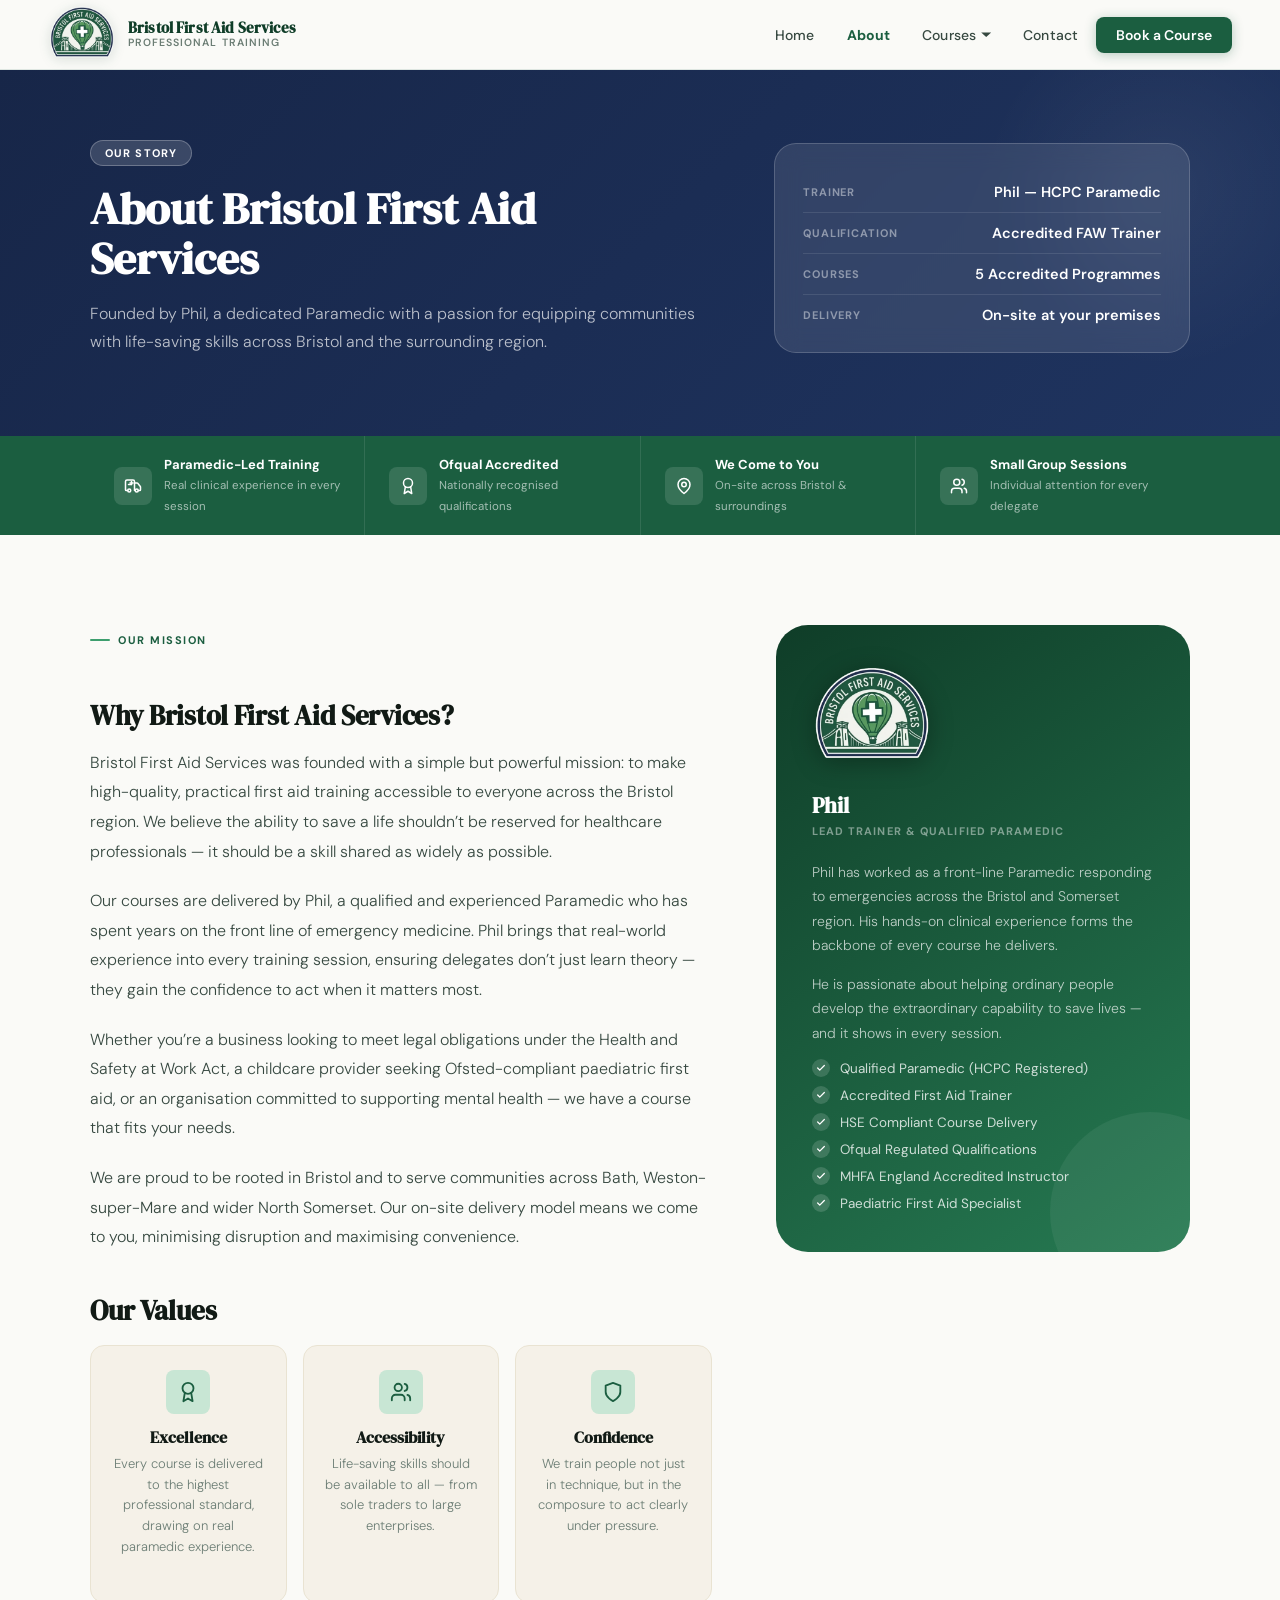
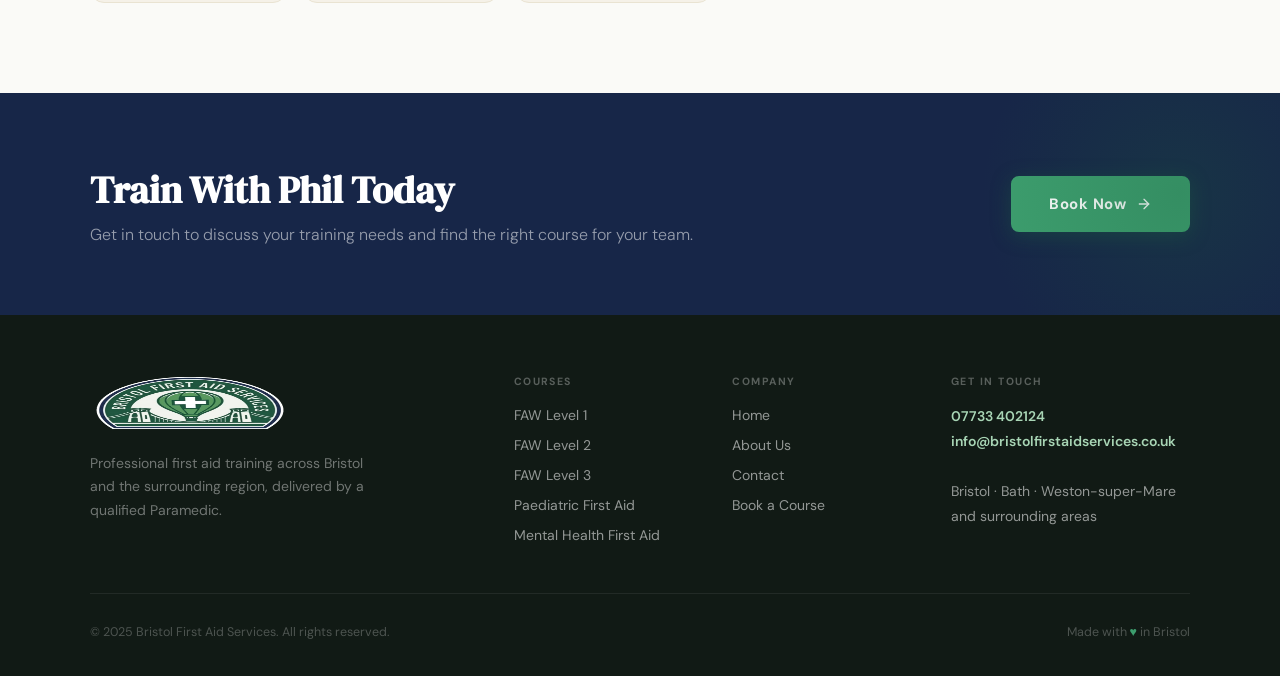
==== commit 588a01d7: "Add files via upload" ====
--- a/about.html
+++ b/about.html
@@ -34,8 +34,7 @@
 <nav id="main-nav">
   <a class="nav-logo" href="index.html">
     <picture>
-      <source srcset="assets/logo.webp" type="image/webp">
-      <img src="assets/logo.jpg" alt="Bristol First Aid Services" width="200" height="164">
+      <picture><source srcset="assets/logo.webp" type="image/webp"><img src="assets/logo.png" alt="Bristol First Aid Services" width="200" height="164"></picture>
     </picture>
     <div class="nav-logo-text">
       <strong>Bristol First Aid Services</strong>
@@ -144,8 +143,7 @@
       <div>
         <div class="phil-card">
           <picture>
-            <source srcset="assets/logo.webp" type="image/webp">
-            <img class="phil-logo" src="assets/logo.jpg" alt="Bristol First Aid Services" width="90">
+            <picture><source srcset="assets/logo.webp" type="image/webp"><img class="phil-logo" src="assets/logo.png" alt="Bristol First Aid Services" width="90"></picture>
           </picture>
           <h3>Phil</h3>
           <span class="phil-role">Lead Trainer &amp; Qualified Paramedic</span>
@@ -177,8 +175,7 @@
   <div class="footer-grid">
     <div class="footer-brand">
       <picture>
-        <source srcset="assets/logo.webp" type="image/webp">
-        <img src="assets/logo.jpg" alt="Bristol First Aid Services" width="200" height="164">
+        <picture><source srcset="assets/logo.webp" type="image/webp"><img src="assets/logo.png" alt="Bristol First Aid Services" width="200" height="164"></picture>
       </picture>
       <p>Professional first aid training across Bristol and the surrounding region, delivered by a qualified Paramedic.</p>
     </div>
@@ -204,8 +201,8 @@
     <div class="footer-contact">
       <h5>Get in Touch</h5>
       <p>
-        <a href="tel:07700000000">07700 000 000</a><br>
-        <a href="mailto:info@bristolfirstaid.co.uk">info@bristolfirstaid.co.uk</a><br><br>
+        <a href="tel:07733402124">07733 402124</a><br>
+        <a href="mailto:info@bristolfirstaidservices.co.uk">info@bristolfirstaidservices.co.uk</a><br><br>
         Bristol &middot; Bath &middot; Weston-super-Mare<br>and surrounding areas
       </p>
     </div>
--- a/assets/style.css
+++ b/assets/style.css
@@ -20,7 +20,7 @@
 nav{position:fixed;top:0;left:0;right:0;z-index:1000;height:70px;display:flex;align-items:center;justify-content:space-between;padding:0 48px;background:rgba(250,250,247,.95);backdrop-filter:blur(18px);-webkit-backdrop-filter:blur(18px);border-bottom:1px solid rgba(27,94,64,.12);transition:box-shadow .3s}
 nav.scrolled{box-shadow:0 2px 30px rgba(15,61,40,.12)}
 .nav-logo{display:flex;align-items:center;gap:12px;text-decoration:none}
-.nav-logo img{height:46px;width:auto}
+.nav-logo img{height:54px;width:auto;filter:drop-shadow(0 2px 6px rgba(15,61,40,.15))}
 .nav-logo-text{display:flex;flex-direction:column;line-height:1.1}
 .nav-logo-text strong{font-family:'DM Serif Display',serif;font-size:15px;color:var(--forest-dark);letter-spacing:.01em}
 .nav-logo-text span{font-size:10.5px;font-weight:600;letter-spacing:.1em;text-transform:uppercase;color:var(--ink-light)}
@@ -144,7 +144,7 @@
 .why-card-panel{position:relative;background:linear-gradient(145deg,var(--forest-dark) 0%,var(--forest-mid) 100%);border-radius:var(--r-xl);padding:48px 44px;overflow:hidden;box-shadow:var(--sh-lg)}
 .why-panel-pattern{position:absolute;inset:0;z-index:0;background-image:repeating-linear-gradient(-45deg,rgba(255,255,255,.025) 0px,rgba(255,255,255,.025) 1px,transparent 1px,transparent 20px)}
 .why-panel-content{position:relative;z-index:1}
-.why-logo{width:110px;height:auto;margin-bottom:28px}
+.why-logo{width:150px;height:auto;margin-bottom:28px;filter:drop-shadow(0 4px 16px rgba(0,0,0,.3))}
 .why-quote{font-family:'DM Serif Display',serif;font-size:20px;font-style:italic;color:rgba(255,255,255,.92);line-height:1.5;margin-bottom:20px}
 .why-cite{font-size:12px;font-weight:600;letter-spacing:.1em;text-transform:uppercase;color:rgba(255,255,255,.45)}
 .why-badge{display:inline-flex;align-items:center;gap:8px;margin-top:28px;background:rgba(255,255,255,.1);border:1px solid rgba(255,255,255,.18);border-radius:var(--r-sm);padding:10px 16px}
@@ -186,7 +186,7 @@
 .val-card p{font-size:13px;color:var(--ink-light);line-height:1.6}
 .phil-card{background:linear-gradient(145deg,var(--forest-dark),var(--forest-mid));border-radius:var(--r-xl);padding:40px 36px;position:sticky;top:90px;overflow:hidden}
 .phil-card::before{content:'';position:absolute;bottom:-60px;right:-60px;width:200px;height:200px;border-radius:50%;background:rgba(255,255,255,.06)}
-.phil-logo{width:90px;height:auto;margin-bottom:24px;position:relative;z-index:1}
+.phil-logo{width:120px;height:auto;margin-bottom:24px;position:relative;z-index:1;filter:drop-shadow(0 4px 12px rgba(0,0,0,.3))}
 .phil-card h3{font-family:'DM Serif Display',serif;font-size:22px;color:var(--white);margin-bottom:4px;position:relative;z-index:1}
 .phil-role{font-size:11px;font-weight:700;letter-spacing:.1em;text-transform:uppercase;color:rgba(255,255,255,.45);margin-bottom:22px;position:relative;z-index:1;display:block}
 .phil-card p{font-size:14px;color:rgba(255,255,255,.7);line-height:1.75;margin-bottom:14px;font-weight:300;position:relative;z-index:1}
@@ -222,28 +222,28 @@
 #success-msg p{font-size:15px;color:var(--ink-mid);line-height:1.6}
 
 /* ── HOME HERO ── */
-.hero{position:relative;overflow:hidden;background:var(--forest-dark);padding:90px 48px 0;min-height:90vh;display:flex;align-items:flex-end}
+.hero{position:relative;overflow:hidden;background:var(--forest-dark);padding:60px 48px 0;min-height:auto;display:flex;align-items:flex-end}
 .hero-mesh{position:absolute;inset:0;z-index:0;background:radial-gradient(ellipse 80% 60% at 20% 50%,rgba(38,122,82,.6) 0%,transparent 60%),radial-gradient(ellipse 50% 80% at 80% 20%,rgba(23,38,72,.8) 0%,transparent 50%),radial-gradient(ellipse 60% 50% at 60% 80%,rgba(15,61,40,.9) 0%,transparent 60%);animation:meshShift 10s ease-in-out infinite alternate}
 @keyframes meshShift{0%{filter:hue-rotate(0deg) brightness(1)}100%{filter:hue-rotate(8deg) brightness(1.08)}}
 .hero-grid{position:absolute;inset:0;z-index:1;background-image:linear-gradient(rgba(255,255,255,.03) 1px,transparent 1px),linear-gradient(90deg,rgba(255,255,255,.03) 1px,transparent 1px);background-size:60px 60px}
 .hero-cross{position:absolute;right:-80px;top:-80px;z-index:1;width:500px;height:500px;opacity:.04}
 .hero-inner{position:relative;z-index:2;max-width:1100px;margin:0 auto;width:100%;display:grid;grid-template-columns:1fr 420px;gap:60px;align-items:flex-end}
-.hero-content{padding-bottom:80px}
-.hero-pill{display:inline-flex;align-items:center;gap:8px;background:rgba(255,255,255,.12);border:1px solid rgba(255,255,255,.22);color:var(--accent);font-size:11.5px;font-weight:600;letter-spacing:.1em;text-transform:uppercase;padding:6px 14px;border-radius:100px;margin-bottom:28px;backdrop-filter:blur(6px)}
+.hero-content{padding-bottom:50px}
+.hero-pill{display:inline-flex;align-items:center;gap:8px;background:rgba(255,255,255,.12);border:1px solid rgba(255,255,255,.22);color:var(--accent);font-size:11.5px;font-weight:600;letter-spacing:.1em;text-transform:uppercase;padding:6px 14px;border-radius:100px;margin-bottom:18px;backdrop-filter:blur(6px)}
 .hero-pill-dot{width:6px;height:6px;border-radius:50%;background:var(--accent);box-shadow:0 0 8px var(--accent);animation:pulse 2s ease-in-out infinite}
 @keyframes pulse{0%,100%{opacity:1}50%{opacity:.4}}
-.hero h1{font-family:'DM Serif Display',serif;font-size:clamp(2.6rem,5vw,4rem);color:var(--white);line-height:1.08;margin-bottom:24px;letter-spacing:-.01em}
+.hero h1{font-family:'DM Serif Display',serif;font-size:clamp(2.2rem,4.5vw,3.4rem);color:var(--white);line-height:1.08;margin-bottom:16px;letter-spacing:-.01em}
 .hero h1 em{color:var(--accent);font-style:italic}
-.hero-desc{font-size:17px;color:rgba(255,255,255,.72);line-height:1.75;max-width:520px;margin-bottom:40px;font-weight:300}
+.hero-desc{font-size:16px;color:rgba(255,255,255,.72);line-height:1.7;max-width:520px;margin-bottom:28px;font-weight:300}
 .hero-btns{display:flex;gap:14px;flex-wrap:wrap}
 .btn-hero-primary{background:var(--white);color:var(--forest-dark);padding:14px 28px;border-radius:var(--r-sm);font-size:15px;font-weight:700;text-decoration:none;letter-spacing:.02em;transition:all .22s;display:inline-flex;align-items:center;gap:8px;box-shadow:0 4px 20px rgba(0,0,0,.2)}
 .btn-hero-primary:hover{background:var(--cream);transform:translateY(-2px);box-shadow:0 8px 30px rgba(0,0,0,.3)}
 .btn-hero-outline{background:transparent;color:var(--white);padding:14px 28px;border-radius:var(--r-sm);font-size:15px;font-weight:600;text-decoration:none;letter-spacing:.02em;transition:all .22s;border:1.5px solid rgba(255,255,255,.4);display:inline-flex;align-items:center;gap:8px}
 .btn-hero-outline:hover{border-color:var(--white);background:rgba(255,255,255,.1)}
-.hero-panel{background:rgba(255,255,255,.08);border:1px solid rgba(255,255,255,.15);border-radius:var(--r-lg) var(--r-lg) 0 0;padding:40px 36px 60px;backdrop-filter:blur(20px);-webkit-backdrop-filter:blur(20px);display:flex;flex-direction:column;gap:20px;animation:panelRise .8s var(--ease) .3s both}
+.hero-panel{background:rgba(255,255,255,.08);border:1px solid rgba(255,255,255,.15);border-radius:var(--r-lg) var(--r-lg) 0 0;padding:32px 32px 50px;backdrop-filter:blur(20px);-webkit-backdrop-filter:blur(20px);display:flex;flex-direction:column;gap:16px;animation:panelRise .8s var(--ease) .3s both}
 @keyframes panelRise{from{opacity:0;transform:translateY(40px)}to{opacity:1;transform:translateY(0)}}
 .hero-logo-wrap{display:flex;justify-content:center;padding:10px 0 20px;border-bottom:1px solid rgba(255,255,255,.12);margin-bottom:4px}
-.hero-logo-wrap img{width:160px;height:auto;filter:drop-shadow(0 8px 24px rgba(0,0,0,.4))}
+.hero-logo-wrap img{width:220px;height:auto;filter:drop-shadow(0 6px 20px rgba(0,0,0,.35))}
 .hero-stat-grid{display:grid;grid-template-columns:1fr 1fr;gap:12px}
 .hero-stat{background:rgba(255,255,255,.07);border:1px solid rgba(255,255,255,.1);border-radius:var(--r-md);padding:18px 14px;text-align:center}
 .hero-stat strong{display:block;font-family:'DM Serif Display',serif;font-size:30px;color:var(--white);line-height:1;margin-bottom:4px}
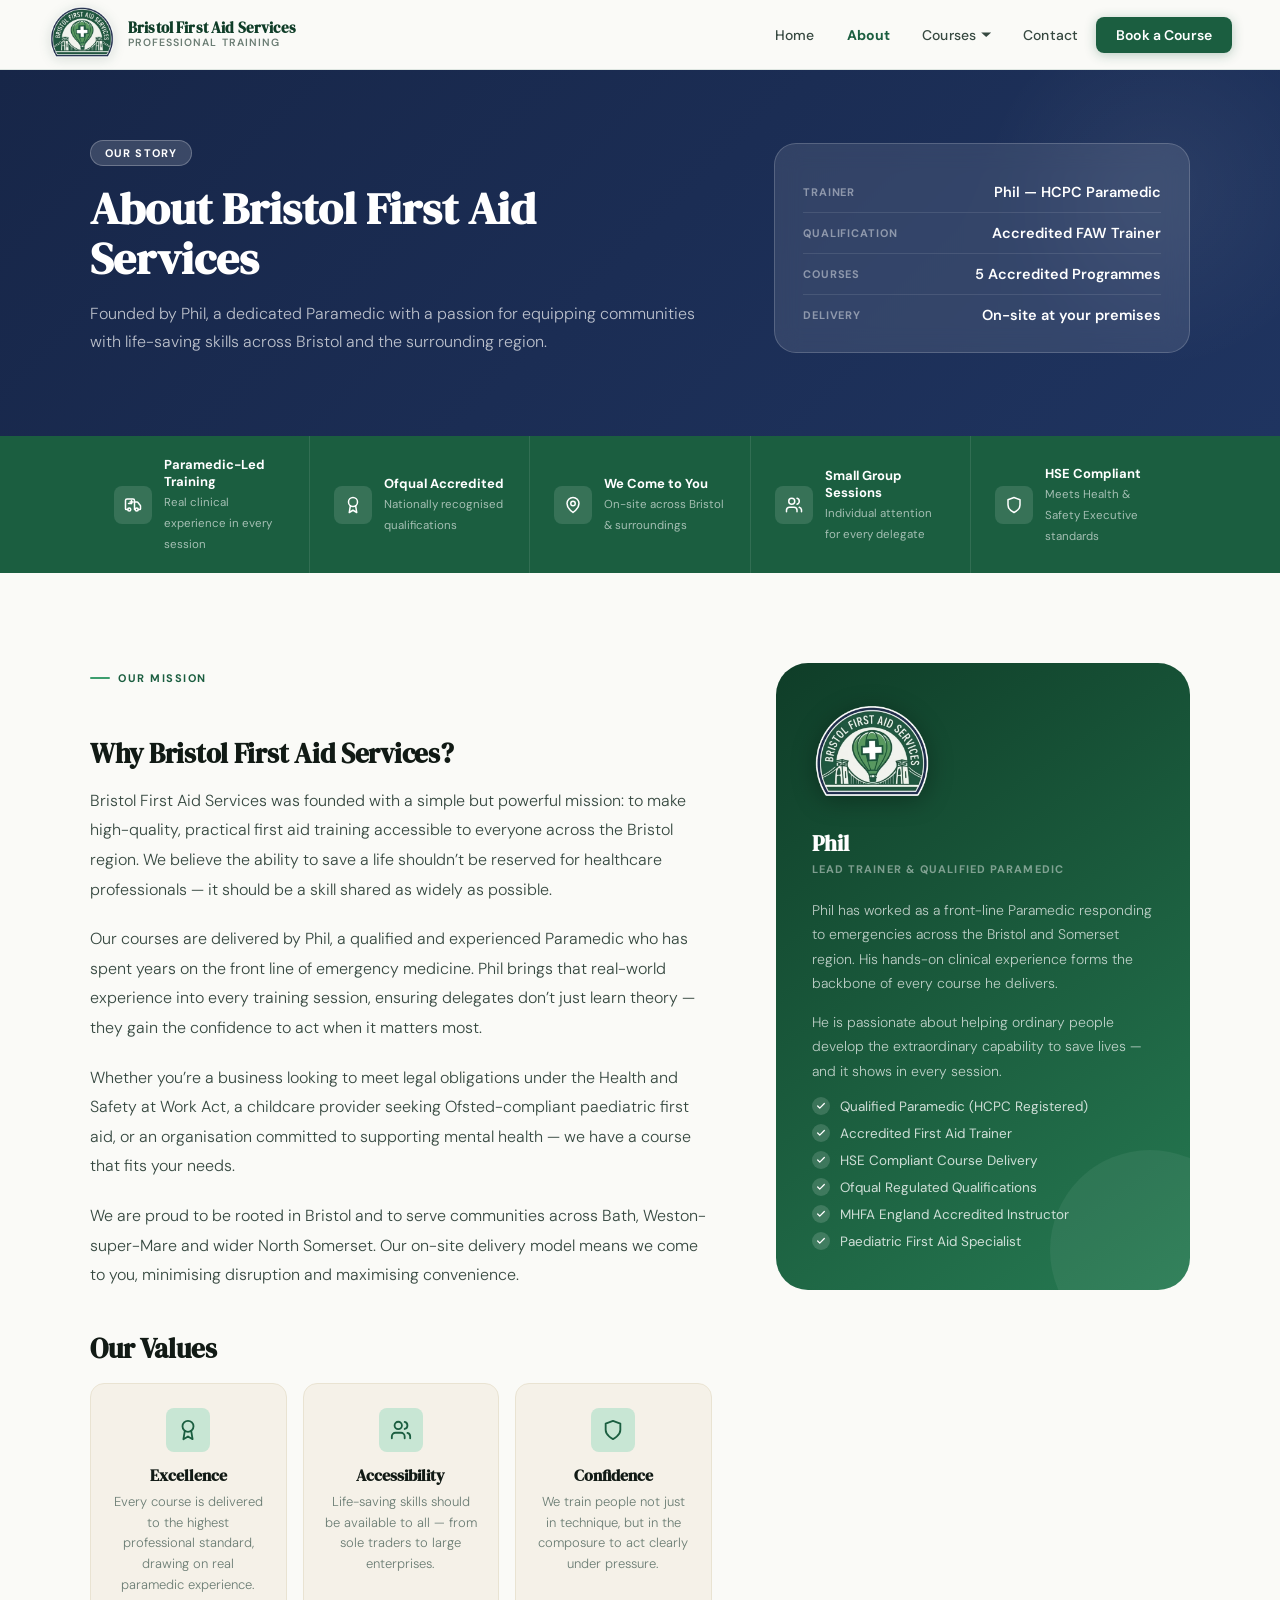
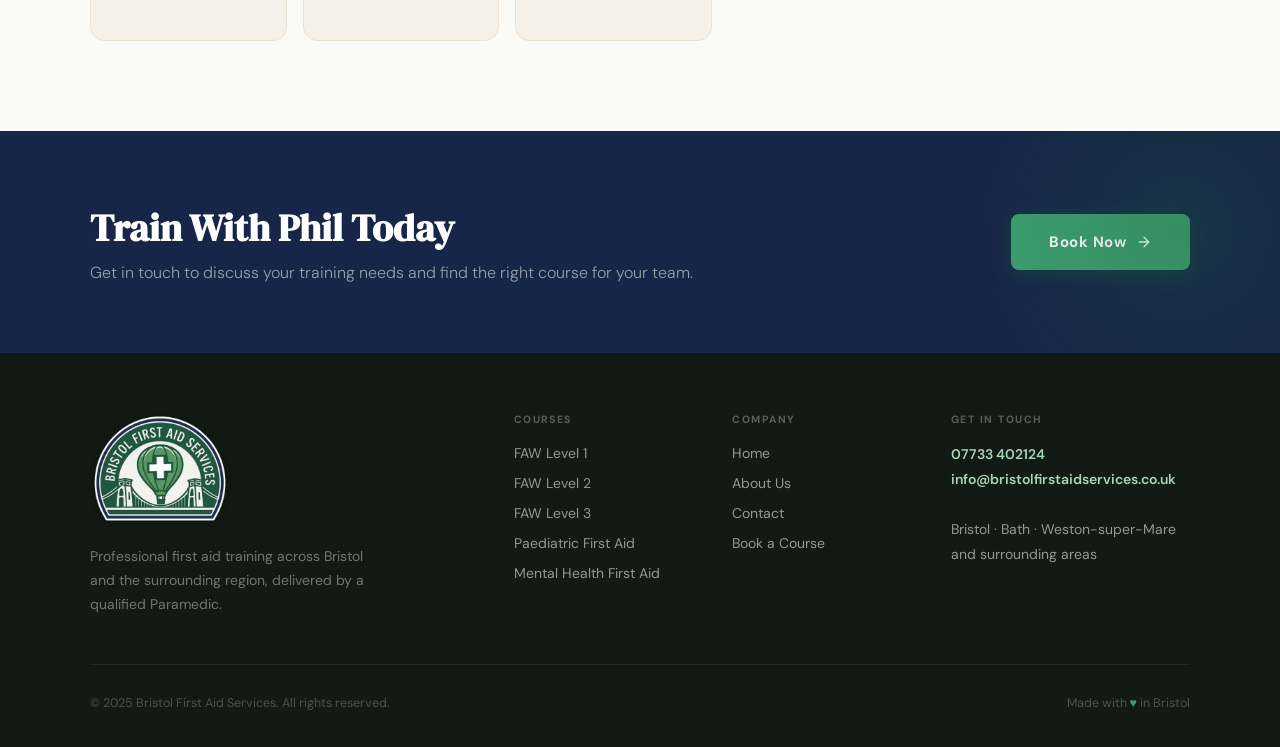
==== commit 0de76e57: "Add files via upload" ====
--- a/about.html
+++ b/about.html
@@ -33,9 +33,7 @@
 </svg>
 <nav id="main-nav">
   <a class="nav-logo" href="index.html">
-    <picture>
-      <picture><source srcset="assets/logo.webp" type="image/webp"><img src="assets/logo.png" alt="Bristol First Aid Services" width="200" height="164"></picture>
-    </picture>
+    <picture><source srcset="assets/logo.webp" type="image/webp"><img src="assets/logo.png" alt="Bristol First Aid Services" width="200" height="164"></picture>
     <div class="nav-logo-text">
       <strong>Bristol First Aid Services</strong>
       <span>Professional Training</span>
@@ -106,6 +104,10 @@
     <div class="trust-item">
       <div class="trust-icon-wrap"><svg width="18" height="18" style="color:white"><use href="#ico-users"/></svg></div>
       <div><strong>Small Group Sessions</strong><span>Individual attention for every delegate</span></div>
+    </div>
+    <div class="trust-item">
+      <div class="trust-icon-wrap"><svg width="18" height="18" style="color:white"><use href="#ico-shield"/></svg></div>
+      <div><strong>HSE Compliant</strong><span>Meets Health &amp; Safety Executive standards</span></div>
     </div>
   </div>
 </div>
@@ -142,9 +144,7 @@
       </div>
       <div>
         <div class="phil-card">
-          <picture>
-            <picture><source srcset="assets/logo.webp" type="image/webp"><img class="phil-logo" src="assets/logo.png" alt="Bristol First Aid Services" width="90"></picture>
-          </picture>
+          <picture><source srcset="assets/logo.webp" type="image/webp"><img class="phil-logo" src="assets/logo.png" alt="Bristol First Aid Services" width="90"></picture>
           <h3>Phil</h3>
           <span class="phil-role">Lead Trainer &amp; Qualified Paramedic</span>
           <p>Phil has worked as a front-line Paramedic responding to emergencies across the Bristol and Somerset region. His hands-on clinical experience forms the backbone of every course he delivers.</p>
@@ -174,9 +174,7 @@
 <footer>
   <div class="footer-grid">
     <div class="footer-brand">
-      <picture>
-        <picture><source srcset="assets/logo.webp" type="image/webp"><img src="assets/logo.png" alt="Bristol First Aid Services" width="200" height="164"></picture>
-      </picture>
+      <picture><source srcset="assets/logo.webp" type="image/webp"><img src="assets/logo.png" alt="Bristol First Aid Services" width="200" height="164"></picture>
       <p>Professional first aid training across Bristol and the surrounding region, delivered by a qualified Paramedic.</p>
     </div>
     <div>
--- a/assets/style.css
+++ b/assets/style.css
@@ -120,7 +120,7 @@
 /* ── FOOTER ── */
 footer{background:var(--ink);padding:60px 48px 36px}
 .footer-grid{max-width:1100px;margin:0 auto;display:grid;grid-template-columns:2.2fr 1fr 1fr 1.4fr;gap:48px;padding-bottom:48px;border-bottom:1px solid rgba(255,255,255,.07)}
-.footer-brand img{height:56px;margin-bottom:16px}
+.footer-brand img{width:140px;height:auto;margin-bottom:16px;filter:drop-shadow(0 2px 8px rgba(0,0,0,.25))}
 .footer-brand p{font-size:14px;color:rgba(255,255,255,.4);line-height:1.7;max-width:280px}
 footer h5{font-size:10.5px;font-weight:700;letter-spacing:.14em;text-transform:uppercase;color:rgba(255,255,255,.3);margin-bottom:16px}
 footer ul{list-style:none;display:flex;flex-direction:column;gap:9px}
@@ -159,7 +159,7 @@
 .card-body{padding:28px 28px 24px;flex:1;display:flex;flex-direction:column}
 .card-icon-wrap{width:52px;height:52px;background:var(--cream);border-radius:var(--r-md);display:flex;align-items:center;justify-content:center;margin-bottom:18px;transition:background .2s}
 .course-card:hover .card-icon-wrap{background:var(--forest-pale)}
-.card-body h3{font-family:'DM Serif Display',serif;font-size:19px;line-height:1.2;color:var(--ink);margin-bottom:10px}
+.card-body h3{font-family:'DM Serif Display',serif;font-size:22px;line-height:1.2;color:var(--ink);margin-bottom:10px}
 .card-body p{font-size:14px;color:var(--ink-light);line-height:1.7;margin-bottom:20px;flex:1}
 .card-meta{display:flex;align-items:center;justify-content:space-between;padding-top:18px;border-top:1px solid var(--cream-dark)}
 .card-duration{display:inline-flex;align-items:center;gap:6px;font-size:12px;font-weight:600;color:var(--ink-mid);background:var(--cream);padding:5px 12px;border-radius:100px;letter-spacing:.03em}
@@ -240,10 +240,10 @@
 .btn-hero-primary:hover{background:var(--cream);transform:translateY(-2px);box-shadow:0 8px 30px rgba(0,0,0,.3)}
 .btn-hero-outline{background:transparent;color:var(--white);padding:14px 28px;border-radius:var(--r-sm);font-size:15px;font-weight:600;text-decoration:none;letter-spacing:.02em;transition:all .22s;border:1.5px solid rgba(255,255,255,.4);display:inline-flex;align-items:center;gap:8px}
 .btn-hero-outline:hover{border-color:var(--white);background:rgba(255,255,255,.1)}
-.hero-panel{background:rgba(255,255,255,.08);border:1px solid rgba(255,255,255,.15);border-radius:var(--r-lg) var(--r-lg) 0 0;padding:32px 32px 50px;backdrop-filter:blur(20px);-webkit-backdrop-filter:blur(20px);display:flex;flex-direction:column;gap:16px;animation:panelRise .8s var(--ease) .3s both}
+.hero-panel{background:rgba(255,255,255,.08);border:1px solid rgba(255,255,255,.15);border-radius:var(--r-lg) var(--r-lg) 0 0;padding:40px 40px 56px;backdrop-filter:blur(20px);-webkit-backdrop-filter:blur(20px);display:flex;flex-direction:column;align-items:center;justify-content:flex-end;animation:panelRise .8s var(--ease) .3s both}
 @keyframes panelRise{from{opacity:0;transform:translateY(40px)}to{opacity:1;transform:translateY(0)}}
-.hero-logo-wrap{display:flex;justify-content:center;padding:10px 0 20px;border-bottom:1px solid rgba(255,255,255,.12);margin-bottom:4px}
-.hero-logo-wrap img{width:220px;height:auto;filter:drop-shadow(0 6px 20px rgba(0,0,0,.35))}
+.hero-logo-wrap{display:flex;justify-content:center;}
+.hero-logo-wrap img{width:320px;height:auto;filter:drop-shadow(0 8px 32px rgba(0,0,0,.5));transition:transform .3s var(--ease)}
 .hero-stat-grid{display:grid;grid-template-columns:1fr 1fr;gap:12px}
 .hero-stat{background:rgba(255,255,255,.07);border:1px solid rgba(255,255,255,.1);border-radius:var(--r-md);padding:18px 14px;text-align:center}
 .hero-stat strong{display:block;font-family:'DM Serif Display',serif;font-size:30px;color:var(--white);line-height:1;margin-bottom:4px}
@@ -260,8 +260,8 @@
   nav{padding:0 20px}
   .nav-links{display:none}
   .hero{padding:70px 24px 0;min-height:auto}
-  .hero-inner{grid-template-columns:1fr}
-  .hero-panel{display:none}
+  .hero-inner{grid-template-columns:1fr;align-items:center}
+  .hero-panel{border-radius:0;padding:24px 20px 0;background:transparent;border:none;backdrop-filter:none;-webkit-backdrop-filter:none;align-items:center}
   .hero-content{padding-bottom:60px}
   .trust-inner{flex-wrap:wrap}
   .trust-item{flex:1 1 50%;border-right:none;border-bottom:1px solid rgba(255,255,255,.1)}
@@ -280,3 +280,45 @@
   .footer-grid{grid-template-columns:1fr}
   .values-grid3{grid-template-columns:1fr}
 }
+
+/* ── COMPARISON TABLE ── */
+.compare-section{padding:80px 48px;background:var(--white)}
+.compare-wrap{overflow-x:auto;-webkit-overflow-scrolling:touch;margin-top:48px;border-radius:var(--r-lg);box-shadow:var(--sh-lg);border:1px solid var(--cream-dark)}
+.compare-table{width:100%;border-collapse:collapse;min-width:680px}
+.compare-table th{padding:18px 20px;text-align:left;font-size:12px;font-weight:700;letter-spacing:.1em;text-transform:uppercase;border-bottom:2px solid var(--cream-dark)}
+.compare-table th:first-child{background:var(--cream);color:var(--ink-light);width:200px}
+.compare-table th.col-green{background:var(--forest);color:var(--white)}
+.compare-table th.col-navy{background:var(--navy);color:var(--white)}
+.compare-table td{padding:16px 20px;font-size:14px;color:var(--ink-mid);border-bottom:1px solid var(--cream-dark);vertical-align:middle;line-height:1.5}
+.compare-table tr:last-child td{border-bottom:none}
+.compare-table td:first-child{font-weight:600;color:var(--ink);background:var(--cream);font-size:13px}
+.compare-table tr:nth-child(even) td:not(:first-child){background:rgba(245,241,232,.4)}
+.compare-table tr:nth-child(odd) td:not(:first-child){background:var(--white)}
+.compare-yes{color:var(--forest);font-weight:700;display:inline-flex;align-items:center;gap:5px}
+.compare-no{color:var(--ink-light);opacity:.5}
+.compare-badge{display:inline-block;padding:3px 10px;border-radius:100px;font-size:11px;font-weight:700;letter-spacing:.05em}
+.badge-green{background:var(--forest-pale);color:var(--forest)}
+.badge-navy{background:#d4daf0;color:var(--navy)}
+.compare-cta-row td{padding:20px;background:var(--cream)!important}
+.compare-cta-row td:first-child{background:var(--cream)!important}
+.compare-link{display:inline-block;padding:8px 18px;border-radius:var(--r-sm);font-size:13px;font-weight:700;text-decoration:none;transition:all .2s}
+.compare-link.green{background:var(--forest);color:var(--white)}
+.compare-link.green:hover{background:var(--forest-dark)}
+.compare-link.navy{background:var(--navy);color:var(--white)}
+.compare-link.navy:hover{background:var(--navy-mid)}
+@media(max-width:960px){
+  .compare-section{padding:60px 24px}
+}
+
+/* ── MOBILE HERO LOGO ── */
+.hero-mobile-logo{display:none;justify-content:center;padding:10px 0 30px}
+.hero-mobile-logo img{width:220px;height:auto;filter:drop-shadow(0 6px 24px rgba(0,0,0,.5))}
+@media(max-width:960px){
+  .hero-mobile-logo{display:flex}
+  .hero-panel{display:none}
+  .trust-item{flex:1 1 33%}
+}
+@media(max-width:600px){
+  .trust-item{flex:1 1 50%}
+  .hero-mobile-logo img{width:180px}
+}
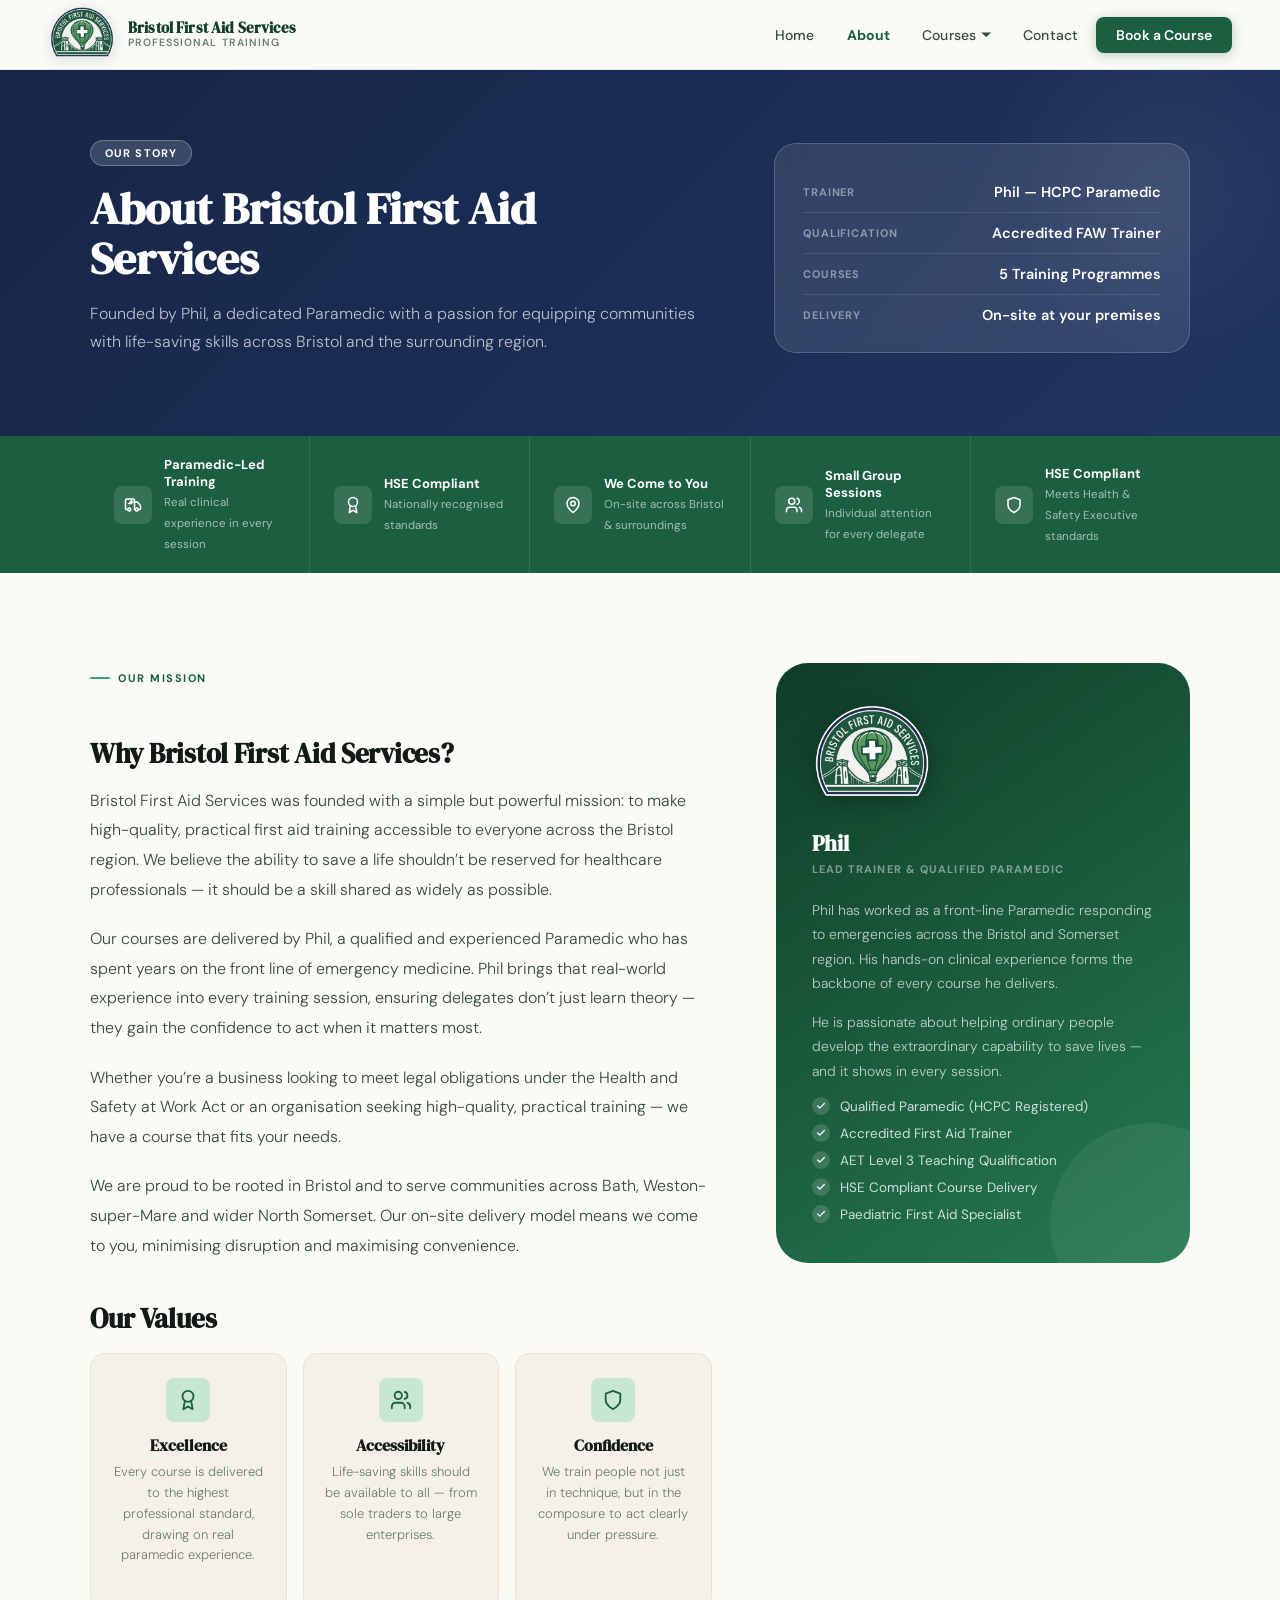
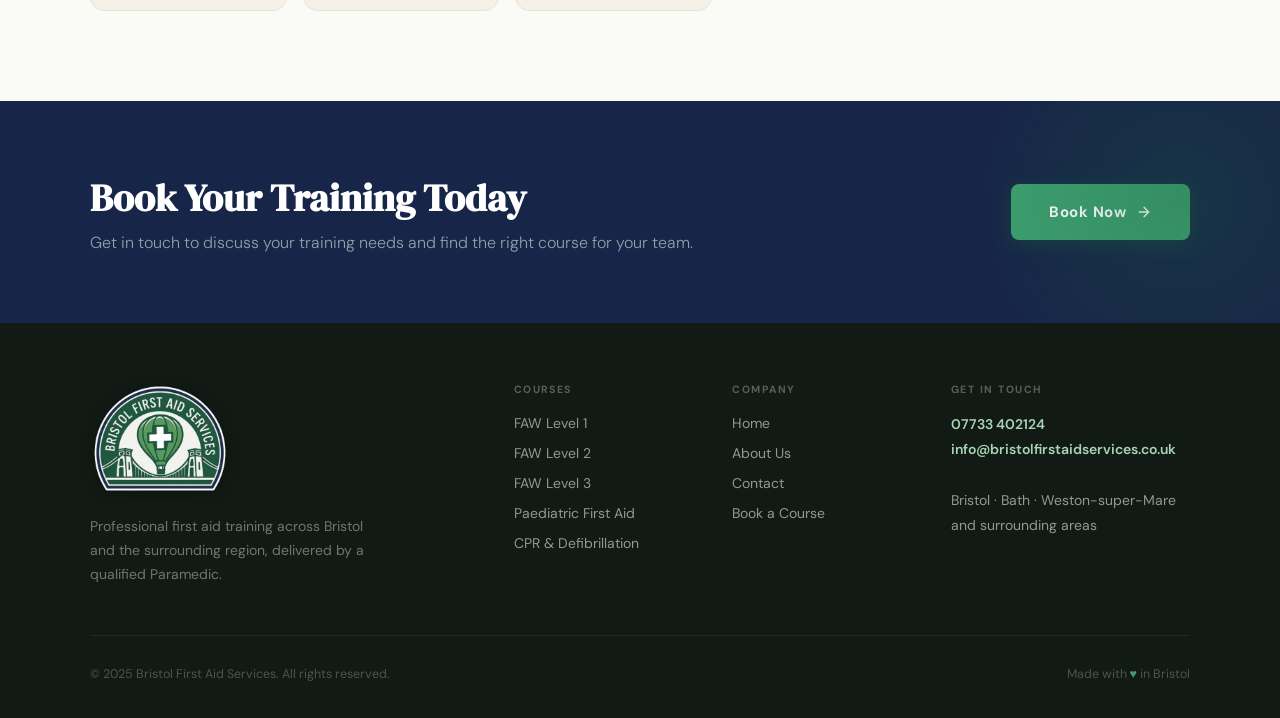
==== commit 80258f74: "Add files via upload" ====
--- a/about.html
+++ b/about.html
@@ -61,9 +61,9 @@
           <span class="menu-icon"><svg width="14" height="14" style="color:var(--navy)"><use href="#ico-child"/></svg></span>
           Paediatric First Aid
         </a></li>
-        <li><a href="mental-health.html" role="menuitem">
-          <span class="menu-icon"><svg width="14" height="14" style="color:var(--navy)"><use href="#ico-brain"/></svg></span>
-          Mental Health First Aid
+        <li><a href="contact.html" role="menuitem">
+          <span class="menu-icon"><svg width="14" height="14" style="color:var(--navy)"><use href="#ico-cross"/></svg></span>
+          CPR &amp; Defibrillation Training
         </a></li>
       </ul>
     </li>
@@ -82,7 +82,7 @@
       <div class="info-panel">
         <div class="info-row"><span class="info-label">Trainer</span><span class="info-value">Phil &mdash; HCPC Paramedic</span></div>
         <div class="info-row"><span class="info-label">Qualification</span><span class="info-value">Accredited FAW Trainer</span></div>
-        <div class="info-row"><span class="info-label">Courses</span><span class="info-value">5 Accredited Programmes</span></div>
+        <div class="info-row"><span class="info-label">Courses</span><span class="info-value">5 Training Programmes</span></div>
         <div class="info-row"><span class="info-label">Delivery</span><span class="info-value">On-site at your premises</span></div>
       </div>
   </div>
@@ -95,7 +95,7 @@
     </div>
     <div class="trust-item">
       <div class="trust-icon-wrap"><svg width="18" height="18" style="color:white"><use href="#ico-award"/></svg></div>
-      <div><strong>Ofqual Accredited</strong><span>Nationally recognised qualifications</span></div>
+      <div><strong>HSE Compliant</strong><span>Nationally recognised standards</span></div>
     </div>
     <div class="trust-item">
       <div class="trust-icon-wrap"><svg width="18" height="18" style="color:white"><use href="#ico-pin"/></svg></div>
@@ -120,7 +120,7 @@
         <h2 class="section-heading">Why Bristol First Aid Services?</h2>
         <p>Bristol First Aid Services was founded with a simple but powerful mission: to make high-quality, practical first aid training accessible to everyone across the Bristol region. We believe the ability to save a life shouldn&rsquo;t be reserved for healthcare professionals &mdash; it should be a skill shared as widely as possible.</p>
         <p>Our courses are delivered by Phil, a qualified and experienced Paramedic who has spent years on the front line of emergency medicine. Phil brings that real-world experience into every training session, ensuring delegates don&rsquo;t just learn theory &mdash; they gain the confidence to act when it matters most.</p>
-        <p>Whether you&rsquo;re a business looking to meet legal obligations under the Health and Safety at Work Act, a childcare provider seeking Ofsted-compliant paediatric first aid, or an organisation committed to supporting mental health &mdash; we have a course that fits your needs.</p>
+        <p>Whether you&rsquo;re a business looking to meet legal obligations under the Health and Safety at Work Act or an organisation seeking high-quality, practical training &mdash; we have a course that fits your needs.</p>
         <p>We are proud to be rooted in Bristol and to serve communities across Bath, Weston-super-Mare and wider North Somerset. Our on-site delivery model means we come to you, minimising disruption and maximising convenience.</p>
 
         <h2>Our Values</h2>
@@ -152,9 +152,8 @@
           <ul class="cred-list">
             <li><div class="cred-check"><svg width="10" height="10" style="color:white"><use href="#ico-check"/></svg></div> Qualified Paramedic (HCPC Registered)</li>
             <li><div class="cred-check"><svg width="10" height="10" style="color:white"><use href="#ico-check"/></svg></div> Accredited First Aid Trainer</li>
+            <li><div class="cred-check"><svg width="10" height="10" style="color:white"><use href="#ico-check"/></svg></div> AET Level 3 Teaching Qualification</li>
             <li><div class="cred-check"><svg width="10" height="10" style="color:white"><use href="#ico-check"/></svg></div> HSE Compliant Course Delivery</li>
-            <li><div class="cred-check"><svg width="10" height="10" style="color:white"><use href="#ico-check"/></svg></div> Ofqual Regulated Qualifications</li>
-            <li><div class="cred-check"><svg width="10" height="10" style="color:white"><use href="#ico-check"/></svg></div> MHFA England Accredited Instructor</li>
             <li><div class="cred-check"><svg width="10" height="10" style="color:white"><use href="#ico-check"/></svg></div> Paediatric First Aid Specialist</li>
           </ul>
         </div>
@@ -165,7 +164,7 @@
 <div class="cta-strip">
   <div class="cta-inner">
     <div>
-      <h2>Train With Phil Today</h2>
+      <h2>Book Your Training Today</h2>
       <p>Get in touch to discuss your training needs and find the right course for your team.</p>
     </div>
     <a href="contact.html" class="btn-cta">Book Now <svg width="16" height="16" style="color:white"><use href="#ico-arrow-right"/></svg></a>
@@ -184,7 +183,7 @@
         <li><a href="fa-level2.html">FAW Level 2</a></li>
         <li><a href="fa-level3.html">FAW Level 3</a></li>
         <li><a href="paediatric.html">Paediatric First Aid</a></li>
-        <li><a href="mental-health.html">Mental Health First Aid</a></li>
+        <li><a href="contact.html">CPR &amp; Defibrillation</a></li>
       </ul>
     </div>
     <div>
--- a/assets/style.css
+++ b/assets/style.css
@@ -59,6 +59,8 @@
 /* ── SHARED LAYOUT ── */
 .page-wrap{padding-top:70px;min-height:100vh}
 .section{padding:90px 48px}
+/* Home page sections — zero top padding, content sits tight */
+.section-home{padding-top:40px}
 .section-alt{background:var(--cream)}
 .section-dark{background:var(--navy)}
 .container{max-width:1100px;margin:0 auto}
@@ -222,32 +224,29 @@
 #success-msg p{font-size:15px;color:var(--ink-mid);line-height:1.6}
 
 /* ── HOME HERO ── */
-.hero{position:relative;overflow:hidden;background:var(--forest-dark);padding:60px 48px 0;min-height:auto;display:flex;align-items:flex-end}
+.hero{position:relative;overflow:hidden;background:var(--forest-dark);padding:0 48px;min-height:480px;display:flex;align-items:stretch}
 .hero-mesh{position:absolute;inset:0;z-index:0;background:radial-gradient(ellipse 80% 60% at 20% 50%,rgba(38,122,82,.6) 0%,transparent 60%),radial-gradient(ellipse 50% 80% at 80% 20%,rgba(23,38,72,.8) 0%,transparent 50%),radial-gradient(ellipse 60% 50% at 60% 80%,rgba(15,61,40,.9) 0%,transparent 60%);animation:meshShift 10s ease-in-out infinite alternate}
 @keyframes meshShift{0%{filter:hue-rotate(0deg) brightness(1)}100%{filter:hue-rotate(8deg) brightness(1.08)}}
 .hero-grid{position:absolute;inset:0;z-index:1;background-image:linear-gradient(rgba(255,255,255,.03) 1px,transparent 1px),linear-gradient(90deg,rgba(255,255,255,.03) 1px,transparent 1px);background-size:60px 60px}
 .hero-cross{position:absolute;right:-80px;top:-80px;z-index:1;width:500px;height:500px;opacity:.04}
-.hero-inner{position:relative;z-index:2;max-width:1100px;margin:0 auto;width:100%;display:grid;grid-template-columns:1fr 420px;gap:60px;align-items:flex-end}
-.hero-content{padding-bottom:50px}
-.hero-pill{display:inline-flex;align-items:center;gap:8px;background:rgba(255,255,255,.12);border:1px solid rgba(255,255,255,.22);color:var(--accent);font-size:11.5px;font-weight:600;letter-spacing:.1em;text-transform:uppercase;padding:6px 14px;border-radius:100px;margin-bottom:18px;backdrop-filter:blur(6px)}
+.hero-inner{position:relative;z-index:2;max-width:1100px;margin:0 auto;width:100%;display:grid;grid-template-columns:1fr 400px;gap:60px;align-items:center}
+.hero-content{padding:60px 0}
+.hero-pill{display:inline-flex;align-items:center;gap:8px;background:rgba(255,255,255,.12);border:1px solid rgba(255,255,255,.22);color:var(--accent);font-size:11.5px;font-weight:600;letter-spacing:.1em;text-transform:uppercase;padding:6px 14px;border-radius:100px;margin-bottom:20px;backdrop-filter:blur(6px)}
 .hero-pill-dot{width:6px;height:6px;border-radius:50%;background:var(--accent);box-shadow:0 0 8px var(--accent);animation:pulse 2s ease-in-out infinite}
 @keyframes pulse{0%,100%{opacity:1}50%{opacity:.4}}
 .hero h1{font-family:'DM Serif Display',serif;font-size:clamp(2.2rem,4.5vw,3.4rem);color:var(--white);line-height:1.08;margin-bottom:16px;letter-spacing:-.01em}
 .hero h1 em{color:var(--accent);font-style:italic}
-.hero-desc{font-size:16px;color:rgba(255,255,255,.72);line-height:1.7;max-width:520px;margin-bottom:28px;font-weight:300}
+.hero-desc{font-size:16px;color:rgba(255,255,255,.72);line-height:1.7;max-width:520px;margin-bottom:30px;font-weight:300}
 .hero-btns{display:flex;gap:14px;flex-wrap:wrap}
 .btn-hero-primary{background:var(--white);color:var(--forest-dark);padding:14px 28px;border-radius:var(--r-sm);font-size:15px;font-weight:700;text-decoration:none;letter-spacing:.02em;transition:all .22s;display:inline-flex;align-items:center;gap:8px;box-shadow:0 4px 20px rgba(0,0,0,.2)}
 .btn-hero-primary:hover{background:var(--cream);transform:translateY(-2px);box-shadow:0 8px 30px rgba(0,0,0,.3)}
 .btn-hero-outline{background:transparent;color:var(--white);padding:14px 28px;border-radius:var(--r-sm);font-size:15px;font-weight:600;text-decoration:none;letter-spacing:.02em;transition:all .22s;border:1.5px solid rgba(255,255,255,.4);display:inline-flex;align-items:center;gap:8px}
 .btn-hero-outline:hover{border-color:var(--white);background:rgba(255,255,255,.1)}
-.hero-panel{background:rgba(255,255,255,.08);border:1px solid rgba(255,255,255,.15);border-radius:var(--r-lg) var(--r-lg) 0 0;padding:40px 40px 56px;backdrop-filter:blur(20px);-webkit-backdrop-filter:blur(20px);display:flex;flex-direction:column;align-items:center;justify-content:flex-end;animation:panelRise .8s var(--ease) .3s both}
-@keyframes panelRise{from{opacity:0;transform:translateY(40px)}to{opacity:1;transform:translateY(0)}}
-.hero-logo-wrap{display:flex;justify-content:center;}
-.hero-logo-wrap img{width:320px;height:auto;filter:drop-shadow(0 8px 32px rgba(0,0,0,.5));transition:transform .3s var(--ease)}
-.hero-stat-grid{display:grid;grid-template-columns:1fr 1fr;gap:12px}
-.hero-stat{background:rgba(255,255,255,.07);border:1px solid rgba(255,255,255,.1);border-radius:var(--r-md);padding:18px 14px;text-align:center}
-.hero-stat strong{display:block;font-family:'DM Serif Display',serif;font-size:30px;color:var(--white);line-height:1;margin-bottom:4px}
-.hero-stat span{font-size:11px;color:rgba(255,255,255,.5);letter-spacing:.08em;text-transform:uppercase}
+/* Logo column — true vertical centre, fills column width */
+.hero-logo-col{display:flex;align-items:center;justify-content:center}
+.hero-logo-col picture{display:block;line-height:0;font-size:0;width:100%}
+.hero-logo-col img{display:block;width:100%;height:auto;filter:drop-shadow(0 10px 36px rgba(0,0,0,.5));animation:logoRise .9s var(--ease) .2s both}
+@keyframes logoRise{from{opacity:0;transform:translateY(20px)}to{opacity:1;transform:translateY(0)}}
 
 /* ── FADE IN ── */
 @keyframes fadeUp{from{opacity:0;transform:translateY(18px)}to{opacity:1;transform:translateY(0)}}
@@ -259,10 +258,12 @@
 @media(max-width:960px){
   nav{padding:0 20px}
   .nav-links{display:none}
-  .hero{padding:70px 24px 0;min-height:auto}
-  .hero-inner{grid-template-columns:1fr;align-items:center}
-  .hero-panel{border-radius:0;padding:24px 20px 0;background:transparent;border:none;backdrop-filter:none;-webkit-backdrop-filter:none;align-items:center}
-  .hero-content{padding-bottom:60px}
+  .hero{padding:0 24px;min-height:auto}
+  .hero-inner{grid-template-columns:1fr;gap:0}
+  .hero-logo-col{order:-1;padding:32px 0 16px;display:flex;justify-content:center}
+  .hero-logo-col picture{width:auto}
+  .hero-logo-col img{width:200px;margin:0 auto}
+  .hero-content{padding:0 0 40px}
   .trust-inner{flex-wrap:wrap}
   .trust-item{flex:1 1 50%;border-right:none;border-bottom:1px solid rgba(255,255,255,.1)}
   .section,.page-hero{padding-left:24px;padding-right:24px}
@@ -282,43 +283,52 @@
 }
 
 /* ── COMPARISON TABLE ── */
-.compare-section{padding:80px 48px;background:var(--white)}
-.compare-wrap{overflow-x:auto;-webkit-overflow-scrolling:touch;margin-top:48px;border-radius:var(--r-lg);box-shadow:var(--sh-lg);border:1px solid var(--cream-dark)}
-.compare-table{width:100%;border-collapse:collapse;min-width:680px}
-.compare-table th{padding:18px 20px;text-align:left;font-size:12px;font-weight:700;letter-spacing:.1em;text-transform:uppercase;border-bottom:2px solid var(--cream-dark)}
-.compare-table th:first-child{background:var(--cream);color:var(--ink-light);width:200px}
-.compare-table th.col-green{background:var(--forest);color:var(--white)}
-.compare-table th.col-navy{background:var(--navy);color:var(--white)}
-.compare-table td{padding:16px 20px;font-size:14px;color:var(--ink-mid);border-bottom:1px solid var(--cream-dark);vertical-align:middle;line-height:1.5}
-.compare-table tr:last-child td{border-bottom:none}
-.compare-table td:first-child{font-weight:600;color:var(--ink);background:var(--cream);font-size:13px}
-.compare-table tr:nth-child(even) td:not(:first-child){background:rgba(245,241,232,.4)}
-.compare-table tr:nth-child(odd) td:not(:first-child){background:var(--white)}
-.compare-yes{color:var(--forest);font-weight:700;display:inline-flex;align-items:center;gap:5px}
-.compare-no{color:var(--ink-light);opacity:.5}
-.compare-badge{display:inline-block;padding:3px 10px;border-radius:100px;font-size:11px;font-weight:700;letter-spacing:.05em}
-.badge-green{background:var(--forest-pale);color:var(--forest)}
-.badge-navy{background:#d4daf0;color:var(--navy)}
-.compare-cta-row td{padding:20px;background:var(--cream)!important}
-.compare-cta-row td:first-child{background:var(--cream)!important}
-.compare-link{display:inline-block;padding:8px 18px;border-radius:var(--r-sm);font-size:13px;font-weight:700;text-decoration:none;transition:all .2s}
-.compare-link.green{background:var(--forest);color:var(--white)}
-.compare-link.green:hover{background:var(--forest-dark)}
-.compare-link.navy{background:var(--navy);color:var(--white)}
-.compare-link.navy:hover{background:var(--navy-mid)}
+.compare-section{padding:80px 48px;background:var(--cream)}
+.compare-section.section-home{padding-top:40px}
+.compare-section .eyebrow{display:inline-flex}
+.compare-intro{display:grid;grid-template-columns:1fr auto;gap:32px;align-items:flex-end;margin-bottom:48px}
+.compare-scroll{overflow-x:auto;-webkit-overflow-scrolling:touch;border-radius:var(--r-xl);box-shadow:var(--sh-lg)}
+/* Card-column table */
+.ctable{width:100%;border-collapse:separate;border-spacing:0;min-width:720px}
+/* Row label column */
+.ctable .rlabel{background:var(--off-white);padding:14px 20px;font-size:13px;font-weight:600;color:var(--ink-mid);border-bottom:1px solid var(--cream-dark);white-space:nowrap;width:170px}
+.ctable thead .rlabel{background:var(--off-white);border-bottom:2px solid var(--cream-dark)}
+/* Data columns */
+.ctable td.dc,
+.ctable th.dc{padding:14px 16px;text-align:center;border-bottom:1px solid rgba(0,0,0,.06);vertical-align:middle}
+.ctable th.dc{padding:22px 16px;font-size:13px;font-weight:700;letter-spacing:.04em;border-bottom:2px solid rgba(0,0,0,.1)}
+/* Green course columns */
+.ctable th.dc-green{background:var(--forest);color:var(--white)}
+.ctable td.dc-green{background:rgba(27,94,64,.04)}
+.ctable tr:nth-child(even) td.dc-green{background:rgba(27,94,64,.08)}
+/* Navy course columns */
+.ctable th.dc-navy{background:var(--navy);color:var(--white)}
+.ctable td.dc-navy{background:rgba(23,38,72,.04)}
+.ctable tr:nth-child(even) td.dc-navy{background:rgba(23,38,72,.08)}
+/* Last row - CTA */
+.ctable .cta-row .rlabel{background:var(--cream-dark);font-size:12px;text-transform:uppercase;letter-spacing:.06em;border-bottom:none}
+.ctable .cta-row td.dc-green,.ctable .cta-row td.dc-navy{background:var(--cream-dark);border-bottom:none;padding:18px 16px}
+/* Pill badge */
+.cpill{display:inline-block;padding:4px 12px;border-radius:100px;font-size:12px;font-weight:700;letter-spacing:.03em;line-height:1.4}
+.cpill-green{background:var(--forest-pale);color:var(--forest)}
+.cpill-navy{background:#d4daf0;color:var(--navy)}
+.cpill-cream{background:var(--cream-dark);color:var(--ink-mid)}
+/* Yes / No indicators */
+.cyes{display:inline-flex;align-items:center;justify-content:center;width:28px;height:28px;background:var(--forest);border-radius:50%;flex-shrink:0}
+.cno{display:inline-flex;align-items:center;justify-content:center;width:28px;height:28px;background:var(--cream-dark);border-radius:50%;color:var(--ink-light);font-size:13px;font-weight:700;flex-shrink:0}
+/* CTA buttons in table */
+.ctable-btn{display:inline-block;padding:9px 18px;border-radius:var(--r-sm);font-size:13px;font-weight:700;text-decoration:none;transition:all .2s;white-space:nowrap}
+.ctable-btn-green{background:var(--forest);color:var(--white)}
+.ctable-btn-green:hover{background:var(--forest-dark);transform:translateY(-1px)}
+.ctable-btn-navy{background:var(--navy);color:var(--white)}
+.ctable-btn-navy:hover{background:var(--navy-mid);transform:translateY(-1px)}
+/* Column header sub-label */
+.ctable th .col-sub{display:block;font-size:10px;font-weight:400;opacity:.7;letter-spacing:0;text-transform:none;margin-top:3px}
+/* Best For cell layout */
+.bestfor{text-align:left;font-size:12px;line-height:1.5;color:var(--ink-mid)}
+.bestfor strong{display:block;font-size:11px;font-weight:700;letter-spacing:.06em;text-transform:uppercase;color:var(--ink);margin-bottom:3px}
 @media(max-width:960px){
   .compare-section{padding:60px 24px}
+  .compare-section.section-home{padding-top:40px}
+  .compare-intro{grid-template-columns:1fr}
 }
-
-/* ── MOBILE HERO LOGO ── */
-.hero-mobile-logo{display:none;justify-content:center;padding:10px 0 30px}
-.hero-mobile-logo img{width:220px;height:auto;filter:drop-shadow(0 6px 24px rgba(0,0,0,.5))}
-@media(max-width:960px){
-  .hero-mobile-logo{display:flex}
-  .hero-panel{display:none}
-  .trust-item{flex:1 1 33%}
-}
-@media(max-width:600px){
-  .trust-item{flex:1 1 50%}
-  .hero-mobile-logo img{width:180px}
-}
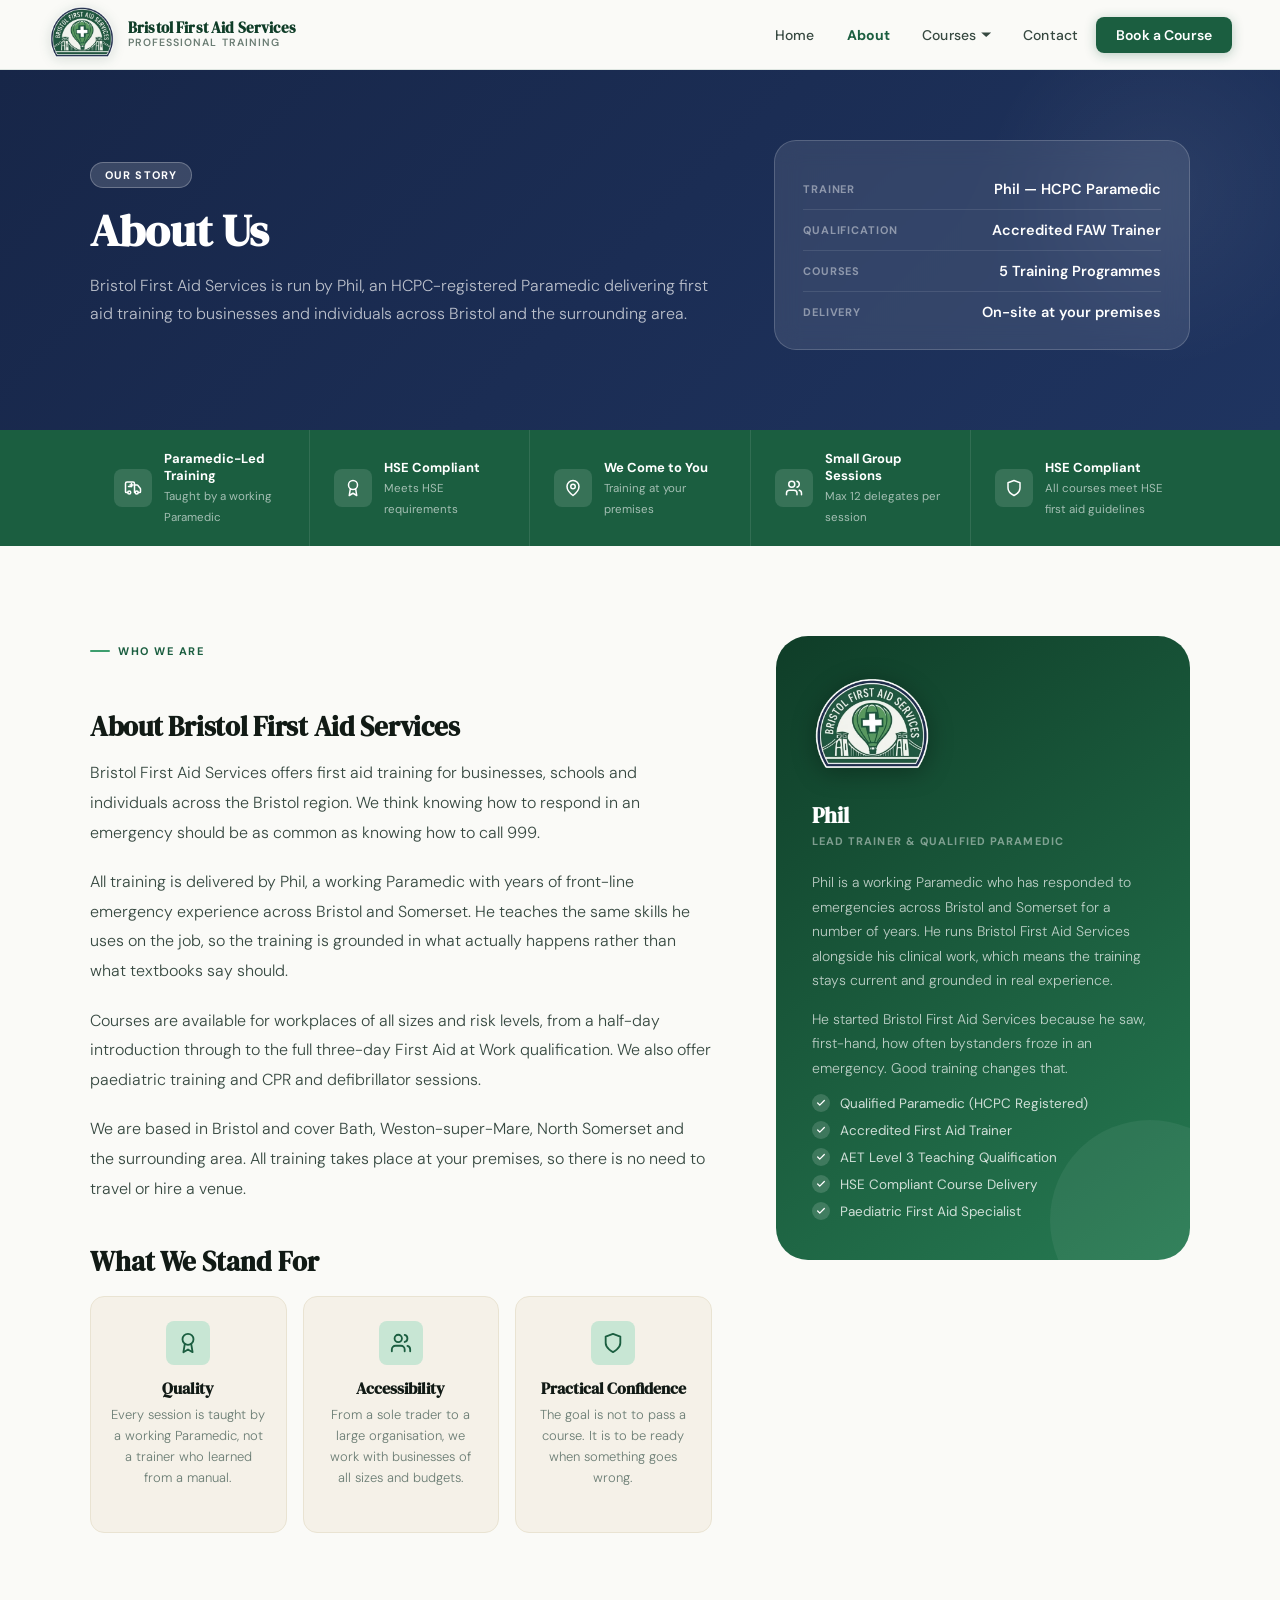
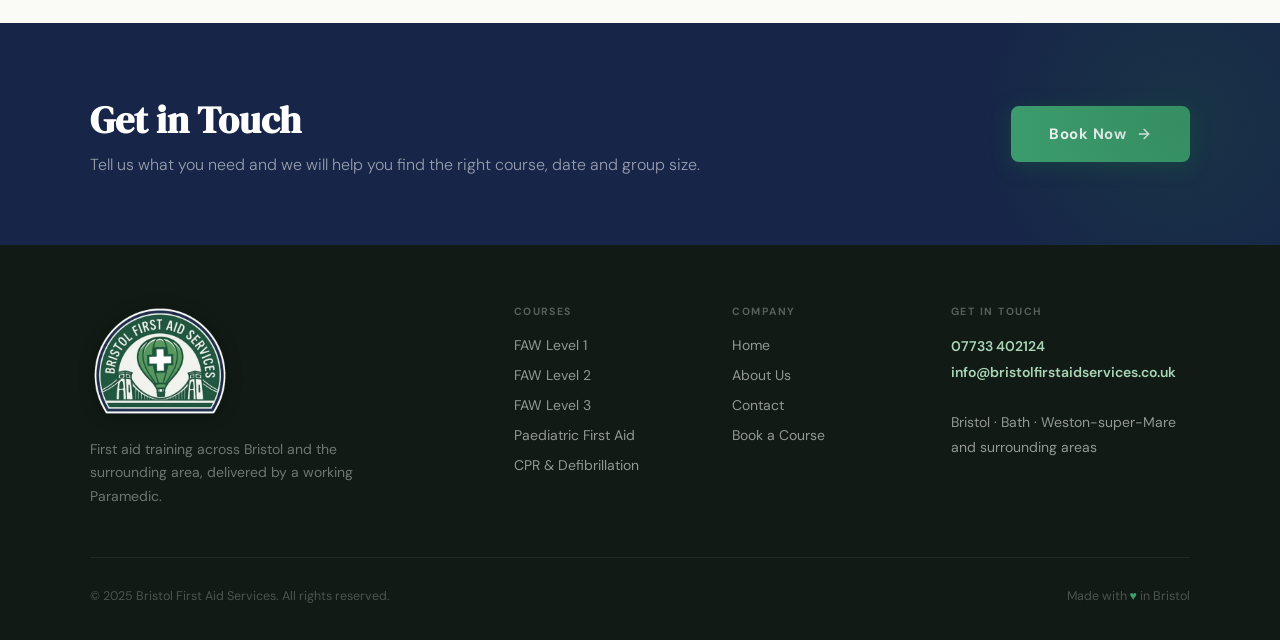
==== commit 7c3d4f75: "Add files via upload" ====
--- a/about.html
+++ b/about.html
@@ -76,8 +76,8 @@
   <div class="container">
     <div>
       <div class="page-hero-badge">Our Story</div>
-      <h1>About Bristol First Aid Services</h1>
-      <p class="page-hero-desc">Founded by Phil, a dedicated Paramedic with a passion for equipping communities with life-saving skills across Bristol and the surrounding region.</p>
+      <h1>About Us</h1>
+      <p class="page-hero-desc">Bristol First Aid Services is run by Phil, an HCPC-registered Paramedic delivering first aid training to businesses and individuals across Bristol and the surrounding area.</p>
     </div>
       <div class="info-panel">
         <div class="info-row"><span class="info-label">Trainer</span><span class="info-value">Phil &mdash; HCPC Paramedic</span></div>
@@ -91,23 +91,23 @@
   <div class="trust-inner">
     <div class="trust-item">
       <div class="trust-icon-wrap"><svg width="18" height="18" style="color:white"><use href="#ico-ambulance"/></svg></div>
-      <div><strong>Paramedic-Led Training</strong><span>Real clinical experience in every session</span></div>
+      <div><strong>Paramedic-Led Training</strong><span>Taught by a working Paramedic</span></div>
     </div>
     <div class="trust-item">
       <div class="trust-icon-wrap"><svg width="18" height="18" style="color:white"><use href="#ico-award"/></svg></div>
-      <div><strong>HSE Compliant</strong><span>Nationally recognised standards</span></div>
+      <div><strong>HSE Compliant</strong><span>Meets HSE requirements</span></div>
     </div>
     <div class="trust-item">
       <div class="trust-icon-wrap"><svg width="18" height="18" style="color:white"><use href="#ico-pin"/></svg></div>
-      <div><strong>We Come to You</strong><span>On-site across Bristol &amp; surroundings</span></div>
+      <div><strong>We Come to You</strong><span>Training at your premises</span></div>
     </div>
     <div class="trust-item">
       <div class="trust-icon-wrap"><svg width="18" height="18" style="color:white"><use href="#ico-users"/></svg></div>
-      <div><strong>Small Group Sessions</strong><span>Individual attention for every delegate</span></div>
+      <div><strong>Small Group Sessions</strong><span>Max 12 delegates per session</span></div>
     </div>
     <div class="trust-item">
       <div class="trust-icon-wrap"><svg width="18" height="18" style="color:white"><use href="#ico-shield"/></svg></div>
-      <div><strong>HSE Compliant</strong><span>Meets Health &amp; Safety Executive standards</span></div>
+      <div><strong>HSE Compliant</strong><span>All courses meet HSE first aid guidelines</span></div>
     </div>
   </div>
 </div>
@@ -116,29 +116,29 @@
   <div class="container">
     <div class="about-grid">
       <div class="about-text">
-        <div class="eyebrow">Our Mission</div>
-        <h2 class="section-heading">Why Bristol First Aid Services?</h2>
-        <p>Bristol First Aid Services was founded with a simple but powerful mission: to make high-quality, practical first aid training accessible to everyone across the Bristol region. We believe the ability to save a life shouldn&rsquo;t be reserved for healthcare professionals &mdash; it should be a skill shared as widely as possible.</p>
-        <p>Our courses are delivered by Phil, a qualified and experienced Paramedic who has spent years on the front line of emergency medicine. Phil brings that real-world experience into every training session, ensuring delegates don&rsquo;t just learn theory &mdash; they gain the confidence to act when it matters most.</p>
-        <p>Whether you&rsquo;re a business looking to meet legal obligations under the Health and Safety at Work Act or an organisation seeking high-quality, practical training &mdash; we have a course that fits your needs.</p>
-        <p>We are proud to be rooted in Bristol and to serve communities across Bath, Weston-super-Mare and wider North Somerset. Our on-site delivery model means we come to you, minimising disruption and maximising convenience.</p>
+        <div class="eyebrow">Who We Are</div>
+        <h2 class="section-heading">About Bristol First Aid Services</h2>
+        <p>Bristol First Aid Services offers first aid training for businesses, schools and individuals across the Bristol region. We think knowing how to respond in an emergency should be as common as knowing how to call 999.</p>
+        <p>All training is delivered by Phil, a working Paramedic with years of front-line emergency experience across Bristol and Somerset. He teaches the same skills he uses on the job, so the training is grounded in what actually happens rather than what textbooks say should.</p>
+        <p>Courses are available for workplaces of all sizes and risk levels, from a half-day introduction through to the full three-day First Aid at Work qualification. We also offer paediatric training and CPR and defibrillator sessions.</p>
+        <p>We are based in Bristol and cover Bath, Weston-super-Mare, North Somerset and the surrounding area. All training takes place at your premises, so there is no need to travel or hire a venue.</p>
 
-        <h2>Our Values</h2>
+        <h2>What We Stand For</h2>
         <div class="values-grid3">
           <div class="val-card">
             <div class="val-icon"><svg width="22" height="22" style="color:var(--forest)"><use href="#ico-award"/></svg></div>
-            <h4>Excellence</h4>
-            <p>Every course is delivered to the highest professional standard, drawing on real paramedic experience.</p>
+            <h4>Quality</h4>
+            <p>Every session is taught by a working Paramedic, not a trainer who learned from a manual.</p>
           </div>
           <div class="val-card">
             <div class="val-icon"><svg width="22" height="22" style="color:var(--forest)"><use href="#ico-users"/></svg></div>
             <h4>Accessibility</h4>
-            <p>Life-saving skills should be available to all &mdash; from sole traders to large enterprises.</p>
+            <p>From a sole trader to a large organisation, we work with businesses of all sizes and budgets.</p>
           </div>
           <div class="val-card">
             <div class="val-icon"><svg width="22" height="22" style="color:var(--forest)"><use href="#ico-shield"/></svg></div>
-            <h4>Confidence</h4>
-            <p>We train people not just in technique, but in the composure to act clearly under pressure.</p>
+            <h4>Practical Confidence</h4>
+            <p>The goal is not to pass a course. It is to be ready when something goes wrong.</p>
           </div>
         </div>
       </div>
@@ -147,8 +147,8 @@
           <picture><source srcset="assets/logo.webp" type="image/webp"><img class="phil-logo" src="assets/logo.png" alt="Bristol First Aid Services" width="90"></picture>
           <h3>Phil</h3>
           <span class="phil-role">Lead Trainer &amp; Qualified Paramedic</span>
-          <p>Phil has worked as a front-line Paramedic responding to emergencies across the Bristol and Somerset region. His hands-on clinical experience forms the backbone of every course he delivers.</p>
-          <p>He is passionate about helping ordinary people develop the extraordinary capability to save lives &mdash; and it shows in every session.</p>
+          <p>Phil is a working Paramedic who has responded to emergencies across Bristol and Somerset for a number of years. He runs Bristol First Aid Services alongside his clinical work, which means the training stays current and grounded in real experience.</p>
+          <p>He started Bristol First Aid Services because he saw, first-hand, how often bystanders froze in an emergency. Good training changes that.</p>
           <ul class="cred-list">
             <li><div class="cred-check"><svg width="10" height="10" style="color:white"><use href="#ico-check"/></svg></div> Qualified Paramedic (HCPC Registered)</li>
             <li><div class="cred-check"><svg width="10" height="10" style="color:white"><use href="#ico-check"/></svg></div> Accredited First Aid Trainer</li>
@@ -164,8 +164,8 @@
 <div class="cta-strip">
   <div class="cta-inner">
     <div>
-      <h2>Book Your Training Today</h2>
-      <p>Get in touch to discuss your training needs and find the right course for your team.</p>
+      <h2>Get in Touch</h2>
+      <p>Tell us what you need and we will help you find the right course, date and group size.</p>
     </div>
     <a href="contact.html" class="btn-cta">Book Now <svg width="16" height="16" style="color:white"><use href="#ico-arrow-right"/></svg></a>
   </div>
@@ -174,7 +174,7 @@
   <div class="footer-grid">
     <div class="footer-brand">
       <picture><source srcset="assets/logo.webp" type="image/webp"><img src="assets/logo.png" alt="Bristol First Aid Services" width="200" height="164"></picture>
-      <p>Professional first aid training across Bristol and the surrounding region, delivered by a qualified Paramedic.</p>
+      <p>First aid training across Bristol and the surrounding area, delivered by a working Paramedic.</p>
     </div>
     <div>
       <h5>Courses</h5>
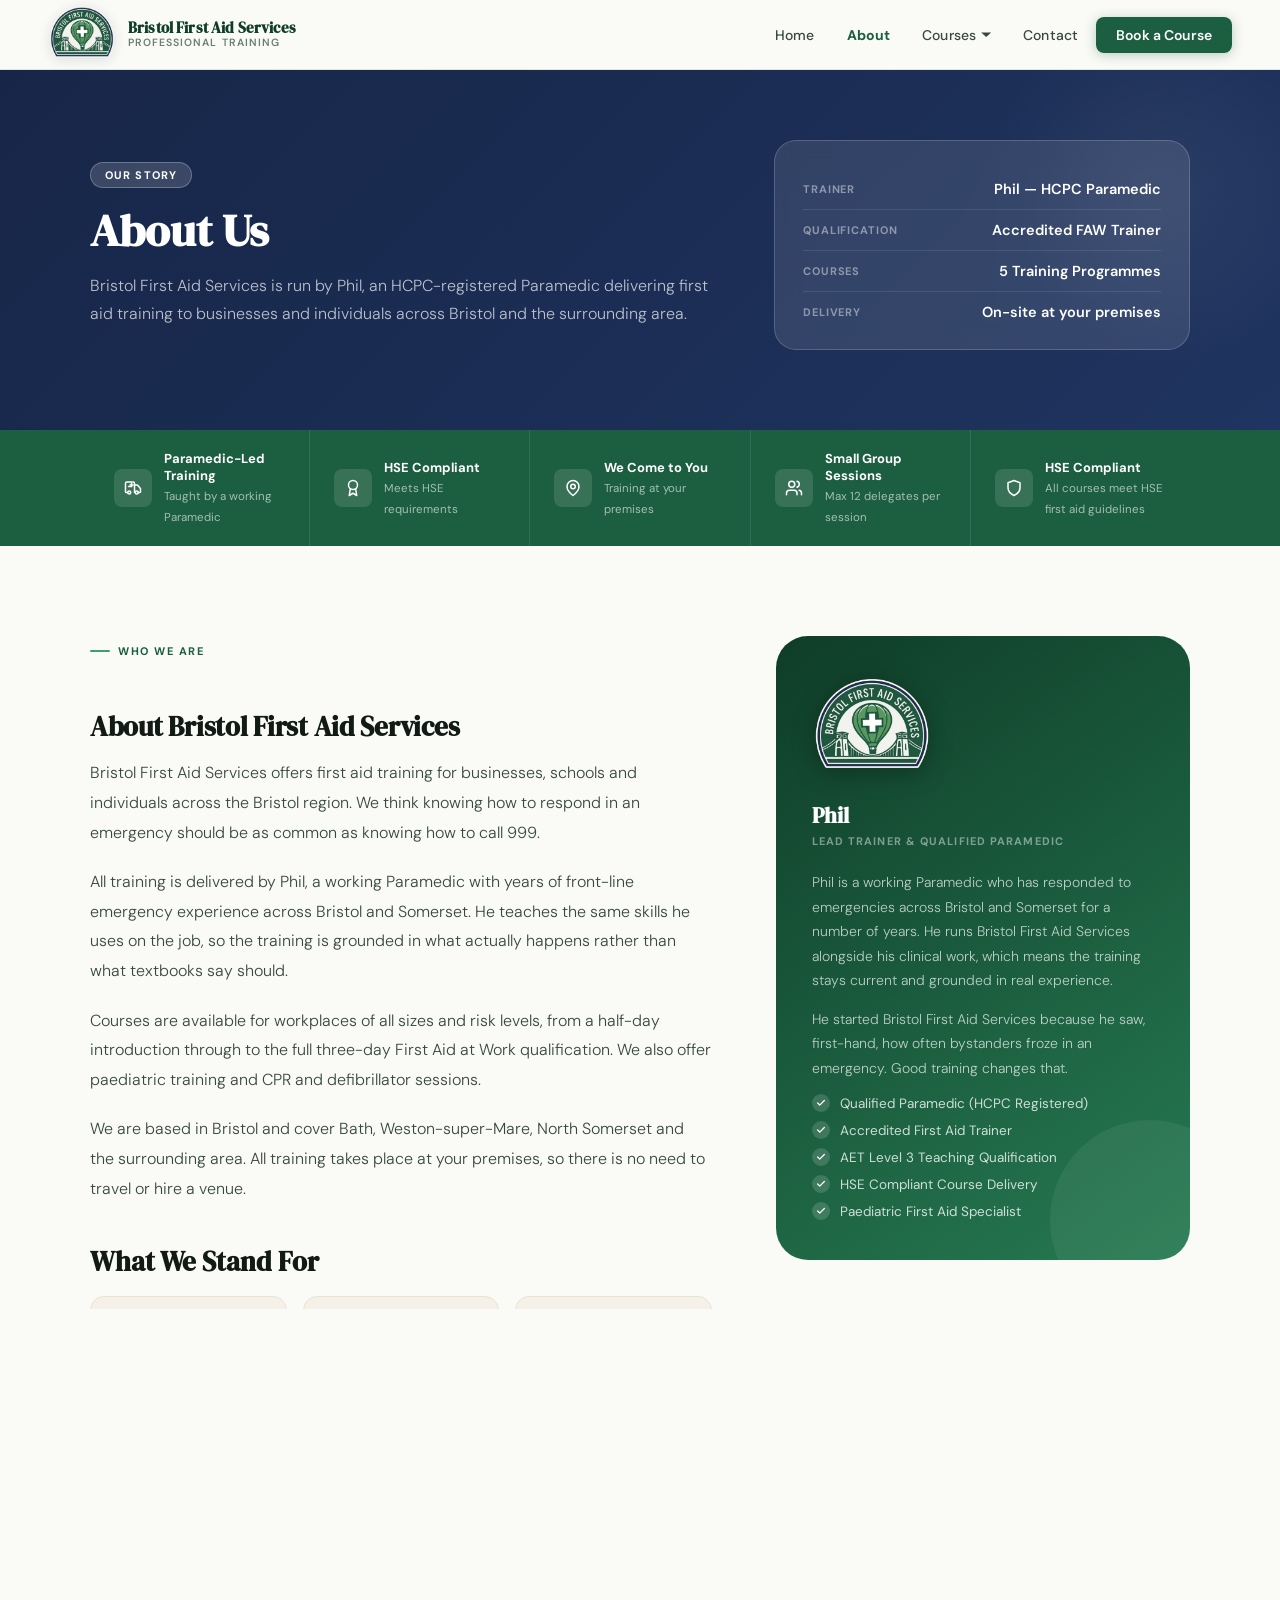
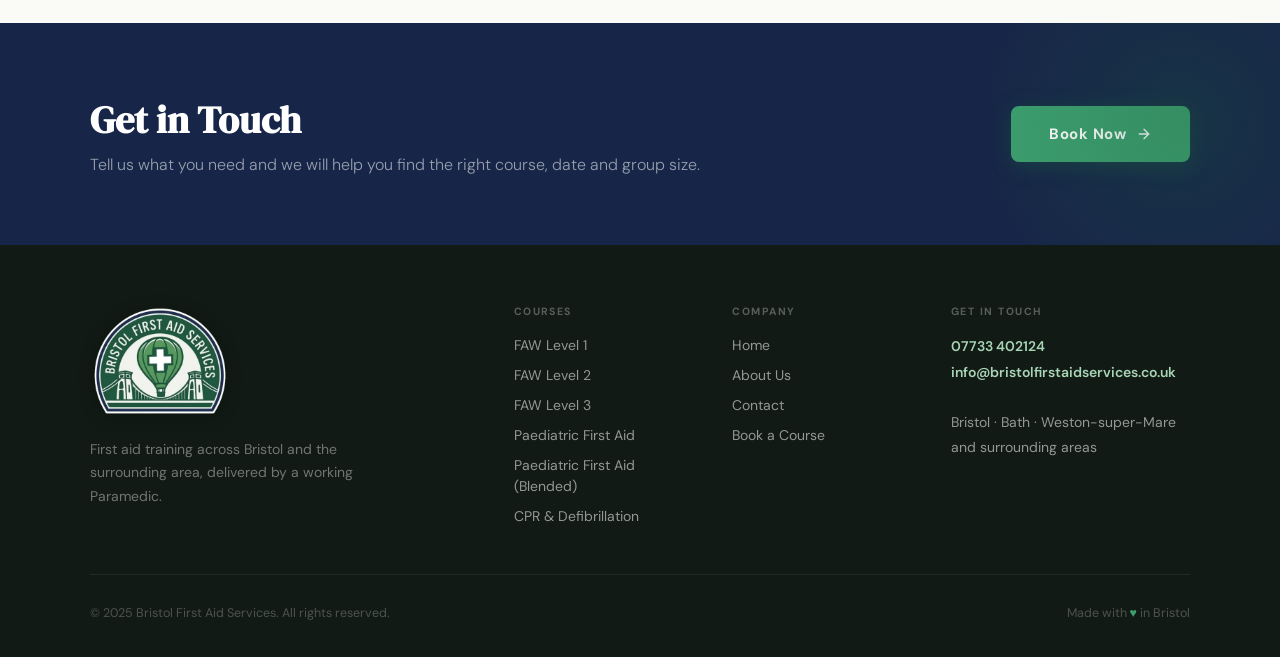
==== commit 846ffffa: "Add Paediatric-Blended" ====
--- a/about.html
+++ b/about.html
@@ -3,12 +3,42 @@
 <head>
 <meta charset="UTF-8">
 <meta name="viewport" content="width=device-width,initial-scale=1.0">
-<meta name="description" content="Learn about Phil, Bristol First Aid Services' qualified Paramedic trainer. Delivering accredited first aid training across Bristol, Bath and Weston-super-Mare.">
-<title>About Us | Bristol First Aid Services</title>
+<meta name="description" content="Meet Phil, the HCPC-registered Paramedic behind Bristol First Aid Services, delivering accredited first aid training across Bristol, Bath and Weston-super-Mare.">
+<title>Meet Phil | Paramedic First Aid Trainer | Bristol First Aid Services</title>
+<link rel="canonical" href="https://bristolfirstaidservices.co.uk/about.html">
 <link rel="preconnect" href="https://fonts.googleapis.com">
 <link rel="preconnect" href="https://fonts.gstatic.com" crossorigin>
 <link href="https://fonts.googleapis.com/css2?family=DM+Serif+Display:ital@0;1&family=DM+Sans:opsz,wght@9..40,300;9..40,400;9..40,500;9..40,600;9..40,700&display=swap" rel="stylesheet">
 <link rel="stylesheet" href="assets/style.css">
+<script type="application/ld+json">
+{
+  "@context": "https://schema.org",
+  "@type": "LocalBusiness",
+  "@id": "https://bristolfirstaidservices.co.uk/#business",
+  "name": "Bristol First Aid Services",
+  "description": "On-site first aid training delivered by an HCPC-registered Paramedic, covering Bristol, Bath, Weston-super-Mare, North Somerset, South Gloucestershire and the surrounding area.",
+  "url": "https://bristolfirstaidservices.co.uk/",
+  "telephone": "+447733402124",
+  "email": "info@bristolfirstaidservices.co.uk",
+  "image": "https://bristolfirstaidservices.co.uk/assets/logo.png",
+  "areaServed": [
+    {"@type": "City", "name": "Bristol"},
+    {"@type": "City", "name": "Bath"},
+    {"@type": "City", "name": "Weston-super-Mare"},
+    {"@type": "AdministrativeArea", "name": "North Somerset"},
+    {"@type": "AdministrativeArea", "name": "South Gloucestershire"},
+    {"@type": "City", "name": "Clevedon"},
+    {"@type": "City", "name": "Portishead"},
+    {"@type": "City", "name": "Keynsham"},
+    {"@type": "City", "name": "Nailsea"}
+  ],
+  "founder": {
+    "@type": "Person",
+    "name": "Phil",
+    "jobTitle": "HCPC-registered Paramedic and First Aid Trainer"
+  }
+}
+</script>
 </head>
 <body>
 <svg xmlns="http://www.w3.org/2000/svg" style="display:none" aria-hidden="true">
@@ -60,6 +90,10 @@
         <li><a href="paediatric.html" role="menuitem">
           <span class="menu-icon"><svg width="14" height="14" style="color:var(--navy)"><use href="#ico-child"/></svg></span>
           Paediatric First Aid
+        </a></li>
+        <li><a href="paediatric-blended.html" role="menuitem">
+          <span class="menu-icon"><svg width="14" height="14" style="color:var(--navy)"><use href="#ico-child"/></svg></span>
+          Paediatric First Aid (Blended)
         </a></li>
         <li><a href="contact.html" role="menuitem">
           <span class="menu-icon"><svg width="14" height="14" style="color:var(--navy)"><use href="#ico-cross"/></svg></span>
@@ -183,6 +217,7 @@
         <li><a href="fa-level2.html">FAW Level 2</a></li>
         <li><a href="fa-level3.html">FAW Level 3</a></li>
         <li><a href="paediatric.html">Paediatric First Aid</a></li>
+        <li><a href="paediatric-blended.html">Paediatric First Aid (Blended)</a></li>
         <li><a href="contact.html">CPR &amp; Defibrillation</a></li>
       </ul>
     </div>
--- a/assets/style.css
+++ b/assets/style.css
@@ -222,6 +222,10 @@
 #success-msg{display:none;background:var(--cream);border:2px solid var(--forest);border-radius:var(--r-md);padding:28px}
 #success-msg h3{font-family:'DM Serif Display',serif;font-size:22px;color:var(--forest);margin-bottom:8px}
 #success-msg p{font-size:15px;color:var(--ink-mid);line-height:1.6}
+#form-error-msg{display:none;background:#FBEAE9;border:2px solid #B3261E;border-radius:var(--r-md);padding:28px;margin-top:18px}
+#form-error-msg h3{font-family:'DM Serif Display',serif;font-size:22px;color:#B3261E;margin-bottom:8px}
+#form-error-msg p{font-size:15px;color:var(--ink-mid);line-height:1.6}
+#form-error-msg a{color:#B3261E;font-weight:700}
 
 /* ── HOME HERO ── */
 .hero{position:relative;overflow:hidden;background:var(--forest-dark);padding:0 48px;min-height:480px;display:flex;align-items:stretch}
@@ -332,3 +336,14 @@
   .compare-section.section-home{padding-top:40px}
   .compare-intro{grid-template-columns:1fr}
 }
+/* FAQ section (course pages) */
+.faq-list{display:flex;flex-direction:column;gap:14px;margin-top:24px;max-width:760px}
+.faq-item{background:var(--cream);border:1px solid var(--cream-dark);border-radius:var(--r-md);padding:22px 24px}
+.faq-item h3{font-family:'DM Serif Display',serif;font-size:17px;color:var(--ink);margin-bottom:8px}
+.faq-item p{font-size:14.5px;color:var(--ink-mid);line-height:1.65;font-weight:300;margin:0}
+/* Course cross-sell callout (e.g. Paediatric <-> Paediatric Blended) */
+.course-callout{display:flex;align-items:flex-start;gap:14px;background:var(--forest-pale);border:1px solid var(--cream-dark);border-radius:var(--r-md);padding:20px 22px;margin:28px 0}
+.course-callout .callout-icon-wrap{flex-shrink:0;width:36px;height:36px;border-radius:50%;background:var(--forest);display:flex;align-items:center;justify-content:center}
+.course-callout strong{display:block;color:var(--ink);margin-bottom:4px}
+.course-callout p{margin:0;font-size:14.5px;color:var(--ink-mid);line-height:1.6;font-weight:300}
+.course-callout a{color:var(--forest);font-weight:700;text-decoration:underline}
